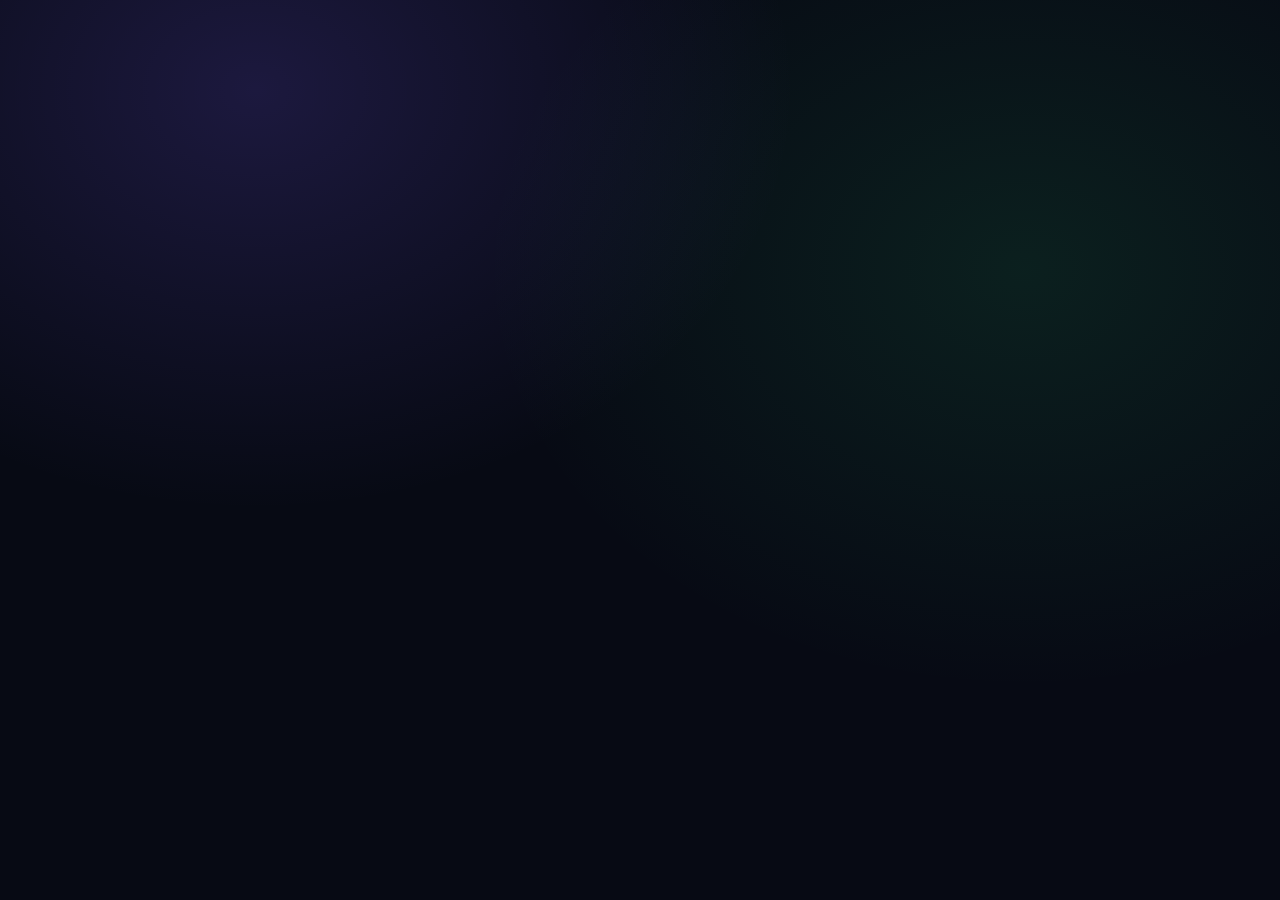
==== index.html @ c27a1b40 "Refactor CSS variables and layout for clarity" ====
<!doctype html>
<html lang="ru">
<head>
  <meta charset="UTF-8" />
  <meta name="viewport" content="width=device-width, initial-scale=1.0, viewport-fit=cover"/>
  <title>Словесные часы</title>
  <style>
    :root{
      --bg:#070A14;
      --text:#F3F6FF;
      --muted:rgba(243,246,255,.72);
      --border:rgba(255,255,255,.12);
      --shadow: 0 14px 36px rgba(0,0,0,.45);

      --topH: 64px;
      --bottomH: 92px;

      --pad: 12px;
      --gap: 12px;
      --r: 22px;
    }
    *{box-sizing:border-box}
    html,body{height:100%}
    html,body{overflow:hidden}
    body{
      margin:0;
      font-family: system-ui, -apple-system, Segoe UI, Roboto, Arial, sans-serif;
      background:
        radial-gradient(900px 700px at 20% 10%, rgba(124,92,255,.18), transparent 60%),
        radial-gradient(900px 700px at 80% 30%, rgba(47,224,123,.10), transparent 60%),
        var(--bg);
      color:var(--text);
      font-weight: 900;
      -webkit-tap-highlight-color: transparent;
      touch-action: manipulation;
    }

    .screen{
      position:fixed;
      inset:0;
      display:grid;
      grid-template-rows: var(--topH) 1fr var(--bottomH);
      padding:
        env(safe-area-inset-top)
        env(safe-area-inset-right)
        env(safe-area-inset-bottom)
        env(safe-area-inset-left);
    }

    .top{
      display:flex;
      align-items:center;
      justify-content:space-between;
      gap:10px;
      padding: 10px 12px;
      background: rgba(7,10,20,.72);
      backdrop-filter: blur(10px);
      border-bottom: 1px solid rgba(255,255,255,.06);
      min-width:0;
    }
    .topLeft{min-width:0; display:flex; flex-direction:column; gap:6px;}
    .title{font-size:14px; letter-spacing:.2px; white-space:nowrap; overflow:hidden; text-overflow:ellipsis;}
    .hint{font-size:12px; color:var(--muted); white-space:nowrap; overflow:hidden; text-overflow:ellipsis;}
    .pill{
      border:1px solid var(--border);
      background: rgba(255,255,255,.06);
      border-radius: 999px;
      padding: 8px 10px;
      font-size:12px;
      font-weight: 950;
      white-space:nowrap;
      box-shadow: 0 10px 22px rgba(0,0,0,.25);
      flex:0 0 auto;
    }

    .arena{
      padding: var(--pad);
      min-height:0;
      display:grid;
      place-items:stretch;
    }

    /* Базовое поле: 4x4, центр пустой; раскладка меняется через classes on .ring */
    .ring{
      width:100%;
      height:100%;
      display:grid;
      gap: var(--gap);
      grid-template-columns: 1.25fr 1fr 1fr 1.25fr;
      grid-template-rows: 1fr 1fr 1fr 1fr;
      min-height:0;
    }
    .centerEmpty{
      grid-column: 2 / 4;
      grid-row: 2 / 4;
      border-radius: 26px;
      border:1px dashed rgba(255,255,255,.10);
      background: rgba(255,255,255,.02);
    }

    /* СЛОТЫ (позиции будут переопределяться для n=2..8) */
    .slot{ display:none; min-height:0; }

    /* По умолчанию (n=8) — как на твоём идеальном скрине */
    .ring.n8 .slot-8{ grid-column: 1 / 3; grid-row: 1; }     /* top-left big */
    .ring.n8 .slot-2{ grid-column: 3 / 5; grid-row: 1; }     /* top-right big */

    .ring.n8 .slot-4{ grid-column: 1; grid-row: 2; }         /* left top vertical */
    .ring.n8 .slot-5{ grid-column: 1; grid-row: 3; }         /* left bottom vertical */

    .ring.n8 .slot-3{ grid-column: 4; grid-row: 2; }         /* right top vertical */
    .ring.n8 .slot-6{ grid-column: 4; grid-row: 3; }         /* right bottom vertical */

    .ring.n8 .slot-7{ grid-column: 1 / 3; grid-row: 4; }     /* bottom-left big */
    .ring.n8 .slot-1{ grid-column: 3 / 5; grid-row: 4; }     /* bottom-right big */

    /* n=7: убираем нижний левый большой (slot-7), остальные как n8 */
    .ring.n7 .slot-8{ grid-column: 1 / 3; grid-row: 1; }
    .ring.n7 .slot-2{ grid-column: 3 / 5; grid-row: 1; }
    .ring.n7 .slot-4{ grid-column: 1; grid-row: 2; }
    .ring.n7 .slot-5{ grid-column: 1; grid-row: 3; }
    .ring.n7 .slot-3{ grid-column: 4; grid-row: 2; }
    .ring.n7 .slot-6{ grid-column: 4; grid-row: 3; }
    .ring.n7 .slot-1{ grid-column: 3 / 5; grid-row: 4; }

    /* n=6: только низ справа (1), верх справа (2), справа два (3,6), слева два (4,5) */
    .ring.n6 .slot-2{ grid-column: 3 / 5; grid-row: 1; }
    .ring.n6 .slot-4{ grid-column: 1; grid-row: 2; }
    .ring.n6 .slot-5{ grid-column: 1; grid-row: 3; }
    .ring.n6 .slot-3{ grid-column: 4; grid-row: 2; }
    .ring.n6 .slot-6{ grid-column: 4; grid-row: 3; }
    .ring.n6 .slot-1{ grid-column: 3 / 5; grid-row: 4; }

    /* n=5: 1 низ справа, 2 верх справа, справа два (3,5), слева один (4) */
    .ring.n5 .slot-2{ grid-column: 3 / 5; grid-row: 1; }
    .ring.n5 .slot-4{ grid-column: 1; grid-row: 2 / 4; }  /* один большой вертикальный */
    .ring.n5 .slot-3{ grid-column: 4; grid-row: 2; }
    .ring.n5 .slot-5{ grid-column: 4; grid-row: 3; }
    .ring.n5 .slot-1{ grid-column: 3 / 5; grid-row: 4; }

    /* n=4: 1 низ (во всю ширину справа + центр), 2 верх (во всю ширину справа + центр),
            3 справа большой вертикальный, 4 слева большой вертикальный */
    .ring.n4 .slot-2{ grid-column: 2 / 5; grid-row: 1; }     /* top big */
    .ring.n4 .slot-4{ grid-column: 1; grid-row: 2 / 4; }     /* left big vertical */
    .ring.n4 .slot-3{ grid-column: 4; grid-row: 2 / 4; }     /* right big vertical */
    .ring.n4 .slot-1{ grid-column: 1 / 4; grid-row: 4; }     /* bottom big */

    /* n=3: как ты сказал/показал: 1 низ большой, 2 верх большой, 3 справа большой вертикальный */
    .ring.n3 .slot-2{ grid-column: 1 / 5; grid-row: 1; }     /* top big */
    .ring.n3 .slot-3{ grid-column: 4; grid-row: 2 / 4; }     /* right big vertical */
    .ring.n3 .slot-1{ grid-column: 1 / 4; grid-row: 4; }     /* bottom big */

    /* n=2: 1 низ большой, 2 верх большой */
    .ring.n2 .slot-2{ grid-column: 1 / 5; grid-row: 1 / 3; } /* top huge */
    .ring.n2 .slot-1{ grid-column: 1 / 5; grid-row: 3 / 5; } /* bottom huge */

    /* card */
    .player{
      width:100%;
      height:100%;
      border-radius: var(--r);
      border:1px solid rgba(255,255,255,.14);
      box-shadow: var(--shadow);
      overflow:hidden;
      cursor:pointer;
      user-select:none;
      position:relative;
      display:grid;
      place-items:center;
      min-height:0;
      transition: filter .12s ease, transform .12s ease, outline-color .12s ease, opacity .12s ease;
    }
    .player::before{
      content:"";
      position:absolute;
      inset:0;
      background:
        radial-gradient(180px 180px at 20% 15%, rgba(255,255,255,.26), transparent 60%),
        linear-gradient(180deg, rgba(255,255,255,.10), rgba(0,0,0,0));
      mix-blend-mode: overlay;
      opacity:.60;
      pointer-events:none;
    }
    .inner{
      position:relative;
      width:100%;
      height:100%;
      padding: 14px;
      display:flex;
      flex-direction:column;
      align-items:center;
      justify-content:center;
      gap:10px;
      text-align:center;
    }
    .name{
      font-size: clamp(12px, 2.2vw, 16px);
      font-weight: 950;
      text-transform: uppercase;
      letter-spacing:.25px;
      white-space:nowrap;
      overflow:hidden;
      text-overflow:ellipsis;
      max-width: 92%;
    }
    .time{
      font-variant-numeric: tabular-nums;
      font-size: clamp(32px, 7.8vw, 64px);
      font-weight: 950;
      letter-spacing:.8px;
      line-height:1;
      white-space:nowrap;
    }
    .sub{
      font-size: clamp(11px, 2.1vw, 14px);
      font-weight: 950;
      opacity:.92;
      white-space:nowrap;
      overflow:hidden;
      text-overflow:ellipsis;
      max-width: 92%;
    }

    .rot180 .inner{ transform: rotate(180deg); }
    .rot90  .inner{ transform: rotate(90deg); }
    .rot270 .inner{ transform: rotate(270deg); }

    .ring.hasActive .player{ filter: brightness(.62) saturate(.7); }
    .ring.hasActive .player::after{
      content:"";
      position:absolute;
      inset:0;
      background: rgba(0,0,0,.35);
      pointer-events:none;
    }
    .ring.hasActive .player.active{
      filter:none;
      outline: 6px solid rgba(255,255,255,.80);
      outline-offset: -6px;
      transform: translateY(-1px);
    }
    .ring.hasActive .player.active::after{ background: rgba(0,0,0,0); }

    .player.lost{
      opacity:.78;
      cursor:not-allowed;
      filter: grayscale(.2) brightness(.55);
    }
    .player.lost::after{ background: rgba(0,0,0,.45) !important; }

    .bottom{
      padding: 10px 12px 12px;
      border-top: 1px solid rgba(255,255,255,.06);
      background: rgba(5,7,16,.72);
      backdrop-filter: blur(10px);
    }
    .bottomInner{
      display:flex;
      align-items:center;
      justify-content:flex-start;
      gap:8px;
      flex-wrap:wrap;
    }
    .btn{
      appearance:none;
      border:1px solid rgba(255,255,255,.14);
      background: rgba(255,255,255,.08);
      color: var(--text);
      padding:11px 12px;
      border-radius: 14px;
      cursor:pointer;
      font-weight: 950;
      line-height:1;
      white-space:nowrap;
      min-width: 108px;
      text-align:center;
    }
    .btn:disabled{opacity:.55; cursor:not-allowed}
    .btn.primary{
      background: linear-gradient(180deg, rgba(124,92,255,1), rgba(124,92,255,.72));
      border-color: rgba(124,92,255,.55);
    }
    .btn.danger{
      background: rgba(255,92,122,.14);
      border-color: rgba(255,92,122,.40);
    }
    .btn.ghost{
      background: rgba(255,255,255,.06);
      min-width: 132px;
    }

    /* Settings sheet */
    .sheetOverlay{
      position:fixed;
      inset:0;
      background: rgba(0,0,0,.45);
      opacity:0;
      pointer-events:none;
      transition: opacity .18s ease;
      z-index: 30;
    }
    .sheetOverlay.open{ opacity:1; pointer-events:auto; }
    .sheet{
      position:fixed;
      left:0; right:0;
      bottom:0;
      transform: translateY(105%);
      transition: transform .22s ease;
      padding:
        10px
        max(10px, env(safe-area-inset-right))
        max(10px, env(safe-area-inset-bottom))
        max(10px, env(safe-area-inset-left));
      z-index: 31;
    }
    .sheet.open{ transform: translateY(0); }
    .sheetCard{
      border-radius: 20px;
      border:1px solid rgba(255,255,255,.12);
      background: rgba(10,14,28,.92);
      box-shadow: var(--shadow);
      backdrop-filter: blur(10px);
      max-height: 78svh;
      display:flex;
      flex-direction:column;
      overflow:hidden;
    }
    .sheetHead{
      display:flex;
      align-items:center;
      justify-content:space-between;
      gap:10px;
      padding: 10px 12px;
      border-bottom:1px solid rgba(255,255,255,.08);
      flex:0 0 auto;
    }
    .sheetTitle{ font-size:14px; font-weight: 950; letter-spacing:.2px; }
    .sheetClose{ min-width: 96px; }
    .sheetBody{
      padding: 12px;
      overflow:auto;
      -webkit-overflow-scrolling: touch;
    }
    .row{ display:flex; gap:10px; align-items:center; justify-content:space-between; flex-wrap:wrap; }
    .label{ font-size:12px; font-weight: 950; color: var(--muted); }
    select, input[type="range"], input[type="text"]{
      border-radius: 14px;
      border:1px solid rgba(255,255,255,.14);
      background: rgba(255,255,255,.06);
      color: var(--text);
      padding:10px 10px;
      font-weight: 950;
      outline:none;
    }
    .timePick{display:flex; gap:8px; align-items:center}
    .counter{display:flex; gap:+1}`;

        const inp = document.createElement("input");
        inp.type = "text";
        inp.placeholder = `Имя игрока ${i+1}`;
        inp.value = state.names[i] ?? `Игрок ${i+1}`;
        inp.addEventListener("input", () => {
          state.names[i] = inp.value.trim() || `Игрок ${i+1}`;
          const nameEl = document.getElementById(`name-${i}`);
          if (nameEl) nameEl.textContent = state.names[i];
        });

        row.appendChild(label);
        row.appendChild(inp);
        namesBox.appendChild(row);
      }
    }

    function makeCard(i){
      const c = COLORS[i % COLORS.length];
      const card = document.createElement("div");
      card.className = "player";
      card.dataset.i = String(i);
      card.style.background = `linear-gradient(180deg, ${c.bg1}, ${c.bg2})`;

      const inner = document.createElement("div");
      inner.className = "inner";

      const name = document.createElement("div");
      name.className = "name";
      name.id = `name-${i}`;
      name.textContent = state.names[i] ?? `Игрок ${i+1}`;

      const time = document.createElement("div");
      time.className = "time";
      time.id = `time-${i}`;
      time.textContent = msToText(state.times[i]);

      const sub = document.createElement("div");
      sub.className = "sub";
      sub.id = `sub-${i}`;
      sub.textContent = "Нажми";

      inner.appendChild(name);
      inner.appendChild(time);
      inner.appendChild(sub);
      card.appendChild(inner);

      card.addEventListener("click", () => onTap(i));
      return card;
    }

    // Поворот “к центру” по номеру (по часовой стрелке):
    // 1 (низ) normal
    // 2 (верх) rot180
    // 3 (право) rot270
    // 4 (лево) rot90
    // 5 (лево) rot90
    // 6 (право) rot270
    // 7 (низ) normal
    // 8 (верх) rot180
    function rotationForPlayer(p){
      if (p === 2 || p === 8) return "rot180";
      if (p === 3 || p === 6) return "rot270";
      if (p === 4 || p === 5) return "rot90";
      return "";
    }

    function clearSlots(){
      for (let p=1;p<=8;p++){
        const s = slots[p];
        s.style.display = "none";
        s.innerHTML = "";
      }
      ring.classList.remove("hasActive");
    }

    function applyLayoutClass(){
      ring.classList.remove("n2","n3","n4","n5","n6","n7","n8");
      ring.classList.add(`n${state.n}`);
    }

    function buildLayout(){
      clearSlots();
      applyLayoutClass();

      // показываем только 1..n и они идут по кругу по номерам
      for (let p=1; p<=state.n; p++){
        const i = p - 1;
        const slot = slots[p];
        const card = makeCard(i);
        const rot = rotationForPlayer(p);
        if (rot) card.classList.add(rot);
        slot.style.display = "block";
        slot.appendChild(card);
      }

      setActiveQuickN();
      renderAll();
    }

    function renderAll(){
      const cards = [...ring.querySelectorAll(".player")];
      const hasActive = state.running && !state.paused && state.active >= 0;
      ring.classList.toggle("hasActive", hasActive);

      cards.forEach(el => {
        const i = parseInt(el.dataset.i, 10);
        el.classList.toggle("active", hasActive && i === state.active);
        el.classList.toggle("lost", state.finished.has(i));
      });

      for (let i=0;i<state.n;i++){
        const tEl = document.getElementById(`time-${i}`);
        if (tEl) tEl.textContent = msToText(state.times[i]);

        const sEl = document.getElementById(`sub-${i}`);
        if (!sEl) continue;

        if (state.finished.has(i)) sEl.textContent = "Вышло";
        else if (!state.started) sEl.textContent = "После Старт";
        else if (!state.running) sEl.textContent = "Нажми → ход следующему";
        else if (state.paused) sEl.textContent = "Пауза";
        else sEl.textContent = (i === state.active) ? "Сейчас идёт" : "Нажми → ход следующему";
      }

      playersCount.textContent = String(state.n);
      playersRange.value = String(state.n);

      setStatusText();
      updateButtons();
      updateSettingsLock();
    }

    function onTap(i){
      if (!state.started) return;
      if (state.running && state.paused) return;
      if (state.finished.size >= state.n) return;
      if (state.finished.has(i)) return;

      const next = nextAliveAfter(i);

      if (!state.running){
        state.running = true;
        state.paused = false;
        state.lastTs = performance.now();
      }
      state.active = next;
      renderAll();
    }

    function start(){
      if (state.started) return;

      state.baseMs = getPickedMs();
      state.times = Array.from({length: state.n}, () => state.baseMs);
      state.finished = new Set();
      state.active = -1;

      state.started = true;
      state.running = false;
      state.paused = true;
      state.lastTs = 0;

      renderAll();
    }

    function pause(){
      if (!state.running) return;
      state.paused = true;
      renderAll();
    }

    function resume(){
      if (!state.running) return;
      state.paused = false;
      state.lastTs = performance.now();
      renderAll();
    }

    function resetAll(){
      state.baseMs = getPickedMs();
      state.times = Array.from({length: state.n}, () => state.baseMs);
      state.finished = new Set();
      state.active = -1;

      state.started = false;
      state.running = false;
      state.paused = true;
      state.lastTs = 0;

      buildNamesEditor();
      buildLayout();
      renderAll();
    }

    function setPlayersCount(n){
      if (state.started) return;
      state.n = Math.max(2, Math.min(8, n));
      state.baseMs = getPickedMs();
      state.times = Array.from({length: state.n}, () => state.baseMs);

      const newNames = [];
      for (let i=0;i<state.n;i++){
        newNames[i] = state.names[i] ?? `Игрок ${i+1}`;
      }
      state.names = newNames;

      buildNamesEditor();
      buildLayout();
    }

    function addPlayer(){ setPlayersCount(state.n + 1); }
    function removePlayer(){ setPlayersCount(state.n - 1); }

    function onTimeChange(){
      if (state.started) return;
      state.baseMs = getPickedMs();
      state.times = Array.from({length: state.n}, () => state.baseMs);
      buildLayout();
      renderAll();
    }

    function tick(ts){
      if (!state.running || state.paused || state.active < 0){
        state.lastTs = ts;
        requestAnimationFrame(tick);
        return;
      }

      const dt = ts - (state.lastTs || ts);
      state.lastTs = ts;

      if (!state.finished.has(state.active)){
        state.times[state.active] -= dt;

        if (state.times[state.active] <= 0){
          state.times[state.active] = 0;
          state.finished.add(state.active);

          if (state.finished.size < state.n){
            state.active = nextAliveAfter(state.active);
          }
          renderAll();
        } else {
          const tEl = document.getElementById(`time-${state.active}`);
          if (tEl) tEl.textContent = msToText(state.times[state.active]);
        }
      }

      requestAnimationFrame(tick);
    }

    function openSettings(){
      overlay.classList.add("open");
      sheet.classList.add("open");
      sheet.setAttribute("aria-hidden", "false");
      updateSettingsLock();
    }
    function closeSettings(){
      overlay.classList.remove("open");
      sheet.classList.remove("open");
      sheet.setAttribute("aria-hidden", "true");
    }

    // events
    startBtn.addEventListener("click", start);
    pauseBtn.addEventListener("click", pause);
    resumeBtn.addEventListener("click", resume);
    resetBtn.addEventListener("click", resetAll);

    settingsBtn.addEventListener("click", openSettings);
    closeSettingsBtn.addEventListener("click", closeSettings);
    overlay.addEventListener("click", closeSettings);

    mm.addEventListener("change", onTimeChange);
    ss.addEventListener("change", onTimeChange);

    plusBtn.addEventListener("click", addPlayer);
    minusBtn.addEventListener("click", removePlayer);
    playersRange.addEventListener("input", () => setPlayersCount(parseInt(playersRange.value, 10)));

    // init
    buildQuickN();
    setPicked(30_000);
    state.baseMs = getPickedMs();
    state.times = Array.from({length: state.n}, () => state.baseMs);
    state.names = Array.from({length: state.n}, (_, i) => `Игрок ${i+1}`);

    buildNamesEditor();
    buildLayout();
    renderAll();
    requestAnimationFrame(tick);
  </script>
</body>
</html>
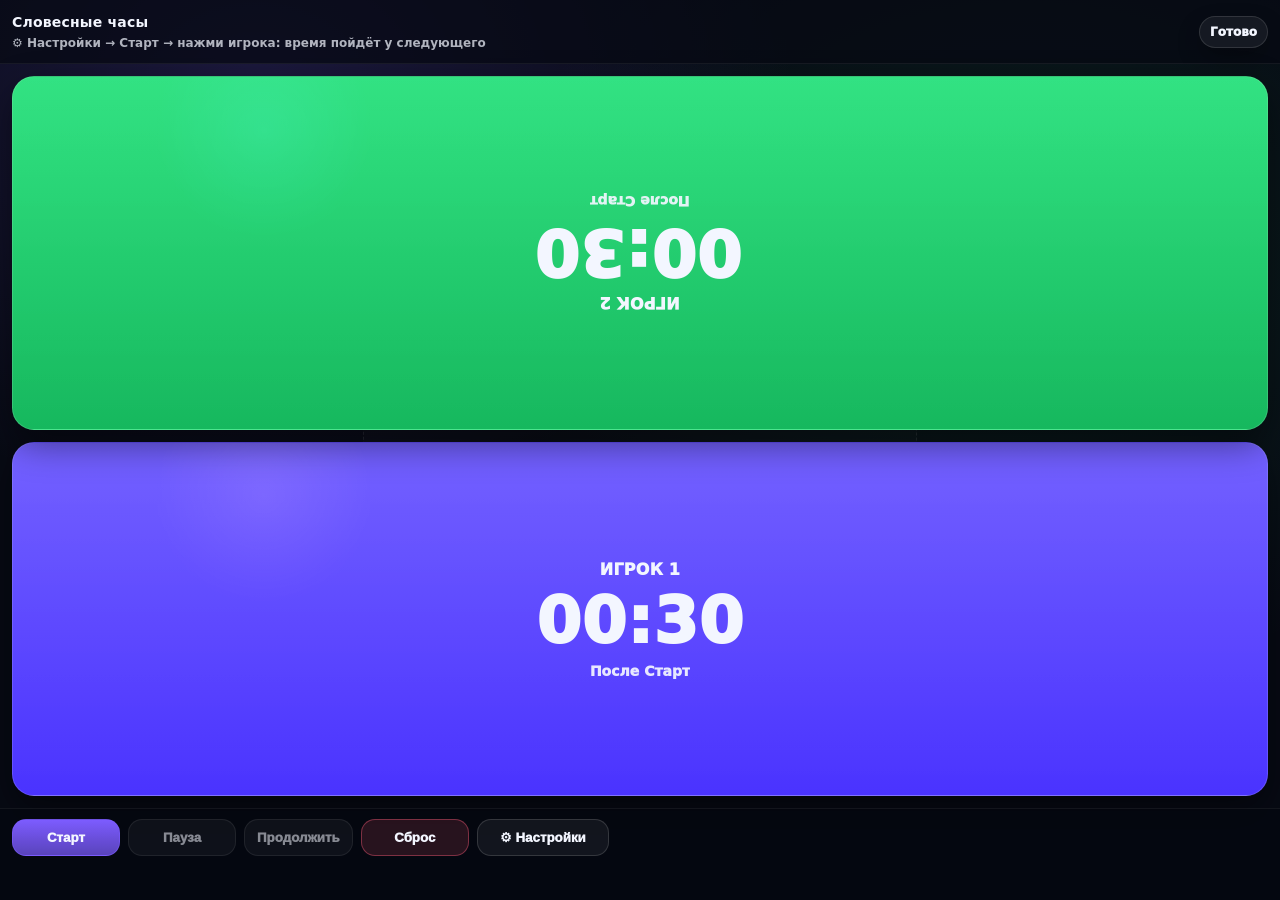
==== commit f1871be8: "Refactor layout comments in index.html Updated layout comments for clarity and consistency." ====
--- a/index.html
+++ b/index.html
@@ -98,23 +98,19 @@
       background: rgba(255,255,255,.02);
     }
 
-    /* СЛОТЫ (позиции будут переопределяться для n=2..8) */
     .slot{ display:none; min-height:0; }
 
-    /* По умолчанию (n=8) — как на твоём идеальном скрине */
-    .ring.n8 .slot-8{ grid-column: 1 / 3; grid-row: 1; }     /* top-left big */
-    .ring.n8 .slot-2{ grid-column: 3 / 5; grid-row: 1; }     /* top-right big */
-
-    .ring.n8 .slot-4{ grid-column: 1; grid-row: 2; }         /* left top vertical */
-    .ring.n8 .slot-5{ grid-column: 1; grid-row: 3; }         /* left bottom vertical */
-
-    .ring.n8 .slot-3{ grid-column: 4; grid-row: 2; }         /* right top vertical */
-    .ring.n8 .slot-6{ grid-column: 4; grid-row: 3; }         /* right bottom vertical */
-
-    .ring.n8 .slot-7{ grid-column: 1 / 3; grid-row: 4; }     /* bottom-left big */
-    .ring.n8 .slot-1{ grid-column: 3 / 5; grid-row: 4; }     /* bottom-right big */
-
-    /* n=7: убираем нижний левый большой (slot-7), остальные как n8 */
+    /* n=8 (идеальная раскладка) */
+    .ring.n8 .slot-8{ grid-column: 1 / 3; grid-row: 1; }
+    .ring.n8 .slot-2{ grid-column: 3 / 5; grid-row: 1; }
+    .ring.n8 .slot-4{ grid-column: 1; grid-row: 2; }
+    .ring.n8 .slot-5{ grid-column: 1; grid-row: 3; }
+    .ring.n8 .slot-3{ grid-column: 4; grid-row: 2; }
+    .ring.n8 .slot-6{ grid-column: 4; grid-row: 3; }
+    .ring.n8 .slot-7{ grid-column: 1 / 3; grid-row: 4; }
+    .ring.n8 .slot-1{ grid-column: 3 / 5; grid-row: 4; }
+
+    /* n=7 */
     .ring.n7 .slot-8{ grid-column: 1 / 3; grid-row: 1; }
     .ring.n7 .slot-2{ grid-column: 3 / 5; grid-row: 1; }
     .ring.n7 .slot-4{ grid-column: 1; grid-row: 2; }
@@ -123,7 +119,7 @@
     .ring.n7 .slot-6{ grid-column: 4; grid-row: 3; }
     .ring.n7 .slot-1{ grid-column: 3 / 5; grid-row: 4; }
 
-    /* n=6: только низ справа (1), верх справа (2), справа два (3,6), слева два (4,5) */
+    /* n=6 */
     .ring.n6 .slot-2{ grid-column: 3 / 5; grid-row: 1; }
     .ring.n6 .slot-4{ grid-column: 1; grid-row: 2; }
     .ring.n6 .slot-5{ grid-column: 1; grid-row: 3; }
@@ -131,28 +127,27 @@
     .ring.n6 .slot-6{ grid-column: 4; grid-row: 3; }
     .ring.n6 .slot-1{ grid-column: 3 / 5; grid-row: 4; }
 
-    /* n=5: 1 низ справа, 2 верх справа, справа два (3,5), слева один (4) */
+    /* n=5 */
     .ring.n5 .slot-2{ grid-column: 3 / 5; grid-row: 1; }
-    .ring.n5 .slot-4{ grid-column: 1; grid-row: 2 / 4; }  /* один большой вертикальный */
+    .ring.n5 .slot-4{ grid-column: 1; grid-row: 2 / 4; }
     .ring.n5 .slot-3{ grid-column: 4; grid-row: 2; }
     .ring.n5 .slot-5{ grid-column: 4; grid-row: 3; }
     .ring.n5 .slot-1{ grid-column: 3 / 5; grid-row: 4; }
 
-    /* n=4: 1 низ (во всю ширину справа + центр), 2 верх (во всю ширину справа + центр),
-            3 справа большой вертикальный, 4 слева большой вертикальный */
-    .ring.n4 .slot-2{ grid-column: 2 / 5; grid-row: 1; }     /* top big */
-    .ring.n4 .slot-4{ grid-column: 1; grid-row: 2 / 4; }     /* left big vertical */
-    .ring.n4 .slot-3{ grid-column: 4; grid-row: 2 / 4; }     /* right big vertical */
-    .ring.n4 .slot-1{ grid-column: 1 / 4; grid-row: 4; }     /* bottom big */
-
-    /* n=3: как ты сказал/показал: 1 низ большой, 2 верх большой, 3 справа большой вертикальный */
-    .ring.n3 .slot-2{ grid-column: 1 / 5; grid-row: 1; }     /* top big */
-    .ring.n3 .slot-3{ grid-column: 4; grid-row: 2 / 4; }     /* right big vertical */
-    .ring.n3 .slot-1{ grid-column: 1 / 4; grid-row: 4; }     /* bottom big */
-
-    /* n=2: 1 низ большой, 2 верх большой */
-    .ring.n2 .slot-2{ grid-column: 1 / 5; grid-row: 1 / 3; } /* top huge */
-    .ring.n2 .slot-1{ grid-column: 1 / 5; grid-row: 3 / 5; } /* bottom huge */
+    /* n=4 */
+    .ring.n4 .slot-2{ grid-column: 1 / 5; grid-row: 1; }
+    .ring.n4 .slot-4{ grid-column: 1; grid-row: 2 / 4; }
+    .ring.n4 .slot-3{ grid-column: 4; grid-row: 2 / 4; }
+    .ring.n4 .slot-1{ grid-column: 1 / 5; grid-row: 4; }
+
+    /* n=3 (как на фото): 1 низ большой, 2 верх большой, 3 справа вертикальный */
+    .ring.n3 .slot-2{ grid-column: 1 / 5; grid-row: 1; }
+    .ring.n3 .slot-3{ grid-column: 4; grid-row: 2 / 4; }
+    .ring.n3 .slot-1{ grid-column: 1 / 4; grid-row: 4; }
+
+    /* n=2: верх/низ */
+    .ring.n2 .slot-2{ grid-column: 1 / 5; grid-row: 1 / 3; }
+    .ring.n2 .slot-1{ grid-column: 1 / 5; grid-row: 3 / 5; }
 
     /* card */
     .player{
@@ -353,7 +348,285 @@
       outline:none;
     }
     .timePick{display:flex; gap:8px; align-items:center}
-    .counter{display:flex; gap:+1}`;
+    .counter{display:flex; gap:8px; align-items:center}
+    .miniBtn{ min-width: 44px; padding: 10px 0; }
+    .names{ display:grid; gap:10px; margin-top: 8px; }
+    .nameRow{
+      display:grid;
+      grid-template-columns: 1fr;
+      gap:6px;
+      padding: 10px;
+      border:1px solid rgba(255,255,255,.10);
+      border-radius: 16px;
+      background: rgba(255,255,255,.04);
+    }
+    .note{ color: var(--muted); font-size:12px; font-weight: 900; line-height:1.3; }
+
+    /* Быстрые кнопки выбора количества */
+    .quickN{ display:flex; gap:8px; flex-wrap:wrap; margin-top:10px; }
+    .chip{
+      border:1px solid rgba(255,255,255,.14);
+      background: rgba(255,255,255,.06);
+      color: var(--text);
+      padding:10px 12px;
+      border-radius: 999px;
+      font-weight: 950;
+      cursor:pointer;
+      min-width: 44px;
+      text-align:center;
+    }
+    .chip.active{
+      border-color: rgba(124,92,255,.60);
+      background: rgba(124,92,255,.22);
+    }
+  </style>
+</head>
+<body>
+  <div class="screen">
+    <div class="top">
+      <div class="topLeft">
+        <div class="title">Словесные часы</div>
+        <div class="hint" id="hintTop">⚙ Настройки → Старт → нажми игрока: время пойдёт у следующего</div>
+      </div>
+      <div class="pill" id="status">Готово</div>
+    </div>
+
+    <div class="arena">
+      <div class="ring n2" id="ring">
+        <div class="centerEmpty"></div>
+
+        <div class="slot slot-1" id="slot1"></div>
+        <div class="slot slot-2" id="slot2"></div>
+        <div class="slot slot-3" id="slot3"></div>
+        <div class="slot slot-4" id="slot4"></div>
+        <div class="slot slot-5" id="slot5"></div>
+        <div class="slot slot-6" id="slot6"></div>
+        <div class="slot slot-7" id="slot7"></div>
+        <div class="slot slot-8" id="slot8"></div>
+      </div>
+    </div>
+
+    <div class="bottom">
+      <div class="bottomInner">
+        <button class="btn primary" id="startBtn">Старт</button>
+        <button class="btn" id="pauseBtn" disabled>Пауза</button>
+        <button class="btn" id="resumeBtn" disabled>Продолжить</button>
+        <button class="btn danger" id="resetBtn">Сброс</button>
+        <button class="btn ghost" id="settingsBtn">⚙ Настройки</button>
+      </div>
+    </div>
+  </div>
+
+  <!-- Settings -->
+  <div class="sheetOverlay" id="overlay"></div>
+  <div class="sheet" id="sheet" aria-hidden="true">
+    <div class="sheetCard" role="dialog" aria-modal="true">
+      <div class="sheetHead">
+        <div class="sheetTitle">Настройки</div>
+        <button class="btn sheetClose" id="closeSettingsBtn">Закрыть</button>
+      </div>
+
+      <div class="sheetBody">
+        <div class="row">
+          <div class="label">Время на игрока</div>
+          <div class="timePick">
+            <select id="mm"></select>
+            <div class="label">:</div>
+            <select id="ss"></select>
+          </div>
+        </div>
+
+        <div class="row" style="margin-top:10px;">
+          <div class="label">Игроков (2..8)</div>
+          <div class="counter">
+            <button class="btn miniBtn" id="minusBtn">−</button>
+            <div class="pill"><b id="playersCount">2</b></div>
+            <button class="btn miniBtn" id="plusBtn">+</button>
+          </div>
+        </div>
+
+        <div class="row">
+          <input id="playersRange" type="range" min="2" max="8" step="1" value="2" style="width:100%"/>
+        </div>
+
+        <div class="label" style="margin-top:10px;">Быстрый выбор раскладки</div>
+        <div class="quickN" id="quickN"></div>
+
+        <div class="label" style="margin-top:10px;">Имена игроков</div>
+        <div class="names" id="namesBox"></div>
+
+        <div class="note" id="settingsNote" style="margin-top:10px;">
+          Настройки можно менять до нажатия «Старт». После старта — «Сброс», чтобы изменить.
+        </div>
+      </div>
+    </div>
+  </div>
+
+  <script>
+    const pad2 = (n) => String(n).padStart(2, "0");
+    const msToText = (ms) => {
+      ms = Math.max(0, ms);
+      const total = Math.ceil(ms / 1000);
+      const m = Math.floor(total / 60);
+      const s = total % 60;
+      return `${pad2(m)}:${pad2(s)}`;
+    };
+
+    const COLORS = [
+      { bg1:"#6D5CFF", bg2:"#4A33FF" }, // 1
+      { bg1:"#2FE07B", bg2:"#16B85E" }, // 2
+      { bg1:"#00C2FF", bg2:"#007CFF" }, // 3
+      { bg1:"#FFB020", bg2:"#FF7A00" }, // 4
+      { bg1:"#FF5C7A", bg2:"#E52B54" }, // 5
+      { bg1:"#A855F7", bg2:"#6D28D9" }, // 6
+      { bg1:"#22D3EE", bg2:"#0891B2" }, // 7
+      { bg1:"#FDE047", bg2:"#F59E0B" }, // 8
+    ];
+
+    const ring = document.getElementById("ring");
+    const hintTop = document.getElementById("hintTop");
+    const statusEl = document.getElementById("status");
+
+    const startBtn = document.getElementById("startBtn");
+    const pauseBtn = document.getElementById("pauseBtn");
+    const resumeBtn = document.getElementById("resumeBtn");
+    const resetBtn = document.getElementById("resetBtn");
+
+    const settingsBtn = document.getElementById("settingsBtn");
+    const closeSettingsBtn = document.getElementById("closeSettingsBtn");
+    const overlay = document.getElementById("overlay");
+    const sheet = document.getElementById("sheet");
+
+    const mm = document.getElementById("mm");
+    const ss = document.getElementById("ss");
+    const minusBtn = document.getElementById("minusBtn");
+    const plusBtn = document.getElementById("plusBtn");
+    const playersRange = document.getElementById("playersRange");
+    const playersCount = document.getElementById("playersCount");
+    const namesBox = document.getElementById("namesBox");
+    const settingsNote = document.getElementById("settingsNote");
+    const quickN = document.getElementById("quickN");
+
+    const slots = {
+      1: document.getElementById("slot1"),
+      2: document.getElementById("slot2"),
+      3: document.getElementById("slot3"),
+      4: document.getElementById("slot4"),
+      5: document.getElementById("slot5"),
+      6: document.getElementById("slot6"),
+      7: document.getElementById("slot7"),
+      8: document.getElementById("slot8"),
+    };
+
+    function fillSelect(select, max){
+      select.innerHTML = "";
+      for (let i=0;i<=max;i++){
+        const opt = document.createElement("option");
+        opt.value = i;
+        opt.textContent = pad2(i);
+        select.appendChild(opt);
+      }
+    }
+    fillSelect(mm, 59);
+    fillSelect(ss, 59);
+
+    const state = {
+      n: 2,
+      baseMs: 30_000,
+      times: [],
+      names: [],
+      active: -1,
+      started: false,
+      running: false,
+      paused: true,
+      lastTs: 0,
+      finished: new Set(),
+    };
+
+    function getPickedMs(){
+      const m = parseInt(mm.value, 10);
+      const s = parseInt(ss.value, 10);
+      let ms = (m*60 + s) * 1000;
+      if (ms <= 0) ms = 30_000;
+      return ms;
+    }
+    function setPicked(ms){
+      const total = Math.round(ms / 1000);
+      mm.value = String(Math.floor(total/60));
+      ss.value = String(total%60);
+    }
+
+    function nextAliveAfter(i){
+      for (let step=1; step<=state.n; step++){
+        const cand = (i + step) % state.n;
+        if (!state.finished.has(cand)) return cand;
+      }
+      return i;
+    }
+
+    function setStatusText(){
+      if (!state.started){
+        statusEl.textContent = "Готово";
+        hintTop.textContent = "⚙ Настройки → Старт → нажми игрока: время пойдёт у следующего";
+      } else if (!state.running){
+        statusEl.textContent = "Ожидание";
+        hintTop.textContent = "Нажми игрока X → пойдёт время у X+1 по кругу";
+      } else if (state.paused){
+        statusEl.textContent = "Пауза";
+        hintTop.textContent = "Пауза";
+      } else {
+        statusEl.textContent = "Идёт";
+        hintTop.textContent = "Нажми игрока → ход к следующему по кругу";
+      }
+    }
+
+    function updateButtons(){
+      startBtn.disabled = state.started;
+      pauseBtn.disabled = !state.running || state.paused;
+      resumeBtn.disabled = !state.running || !state.paused;
+    }
+
+    function updateSettingsLock(){
+      const locked = state.started;
+      mm.disabled = locked;
+      ss.disabled = locked;
+      minusBtn.disabled = locked;
+      plusBtn.disabled = locked;
+      playersRange.disabled = locked;
+      [...namesBox.querySelectorAll("input")].forEach(inp => inp.disabled = locked);
+
+      settingsNote.textContent = locked
+        ? "Настройки заблокированы (раунд начат). Нажми «Сброс», чтобы снова менять."
+        : "Можно менять время/игроков/имена/раскладку. Нажми «Старт», затем нажми игрока.";
+    }
+
+    function buildQuickN(){
+      quickN.innerHTML = "";
+      for (let n=2;n<=8;n++){
+        const b = document.createElement("button");
+        b.type = "button";
+        b.className = "chip";
+        b.textContent = String(n);
+        b.addEventListener("click", () => setPlayersCount(n));
+        quickN.appendChild(b);
+      }
+      setActiveQuickN();
+    }
+    function setActiveQuickN(){
+      [...quickN.querySelectorAll(".chip")].forEach(ch => {
+        ch.classList.toggle("active", ch.textContent === String(state.n));
+      });
+    }
+
+    function buildNamesEditor(){
+      namesBox.innerHTML = "";
+      for (let i=0;i<state.n;i++){
+        const row = document.createElement("div");
+        row.className = "nameRow";
+
+        const label = document.createElement("div");
+        label.className = "label";
+        label.textContent = `Игрок ${i+1}`;
 
         const inp = document.createElement("input");
         inp.type = "text";
@@ -406,14 +679,7 @@
     }
 
     // Поворот “к центру” по номеру (по часовой стрелке):
-    // 1 (низ) normal
-    // 2 (верх) rot180
-    // 3 (право) rot270
-    // 4 (лево) rot90
-    // 5 (лево) rot90
-    // 6 (право) rot270
-    // 7 (низ) normal
-    // 8 (верх) rot180
+    // 1 низ normal, 2 верх rot180, 3 право rot270, 4/5 лево rot90, 6 право rot270, 7 низ normal, 8 верх rot180
     function rotationForPlayer(p){
       if (p === 2 || p === 8) return "rot180";
       if (p === 3 || p === 6) return "rot270";
@@ -439,7 +705,6 @@
       clearSlots();
       applyLayoutClass();
 
-      // показываем только 1..n и они идут по кругу по номерам
       for (let p=1; p<=state.n; p++){
         const i = p - 1;
         const slot = slots[p];
@@ -487,6 +752,7 @@
       updateSettingsLock();
     }
 
+    // нажал игрока i -> запускаем/передаём ход следующему по кругу (по часовой)
     function onTap(i){
       if (!state.started) return;
       if (state.running && state.paused) return;
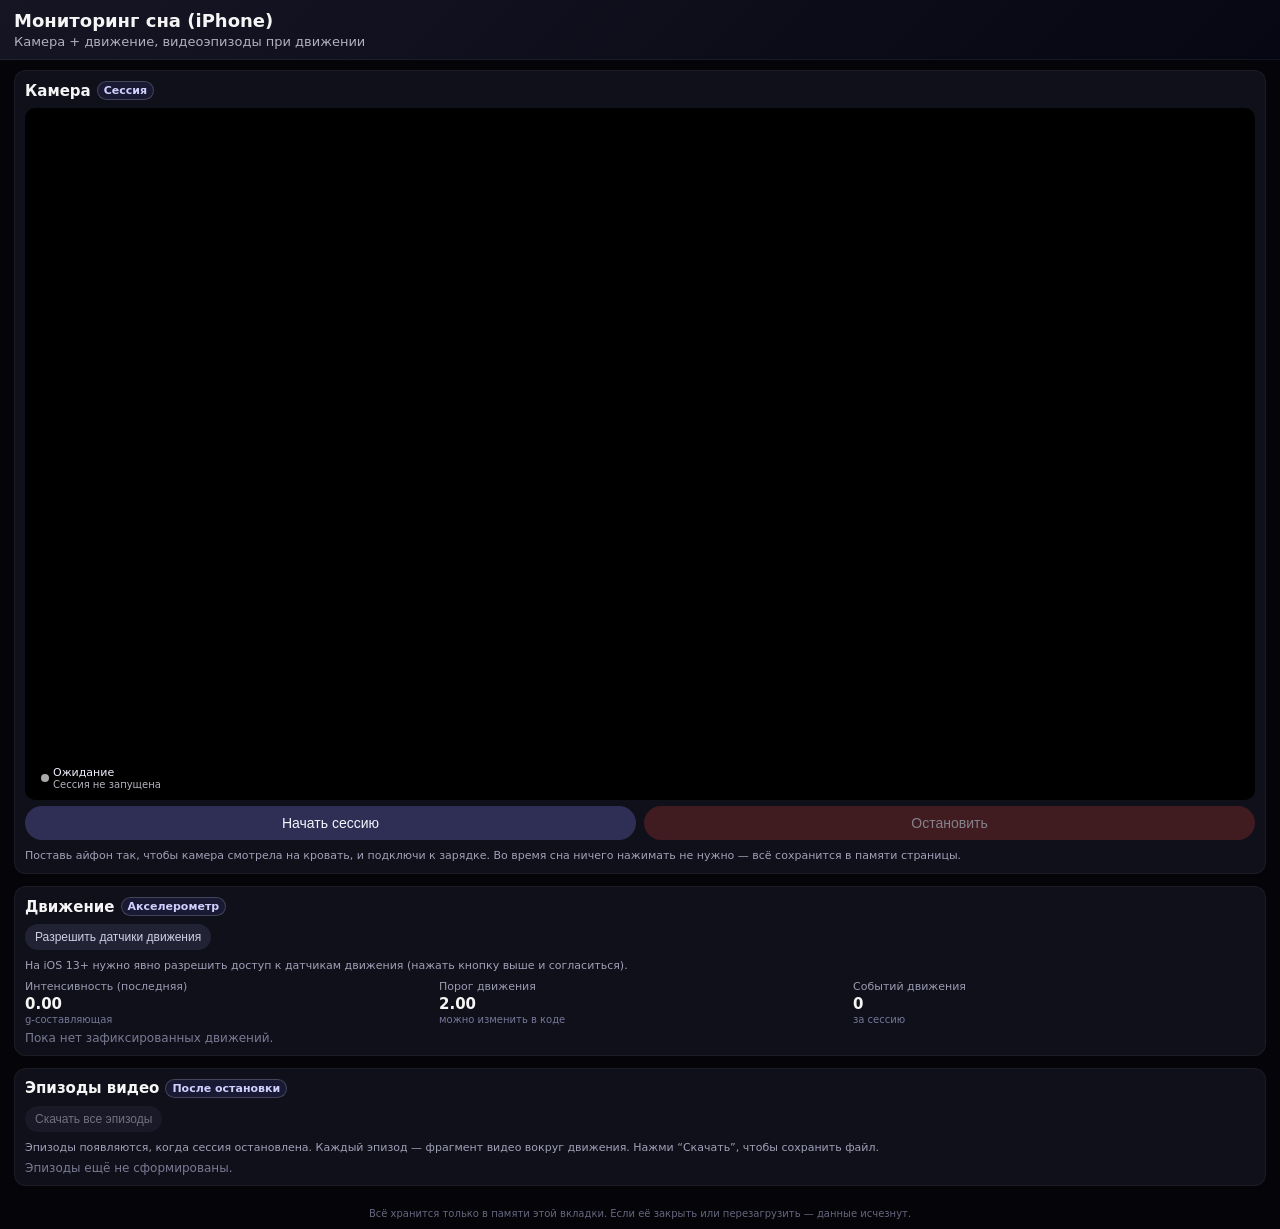
==== commit 3bc1788a: "Update index.html" ====
--- a/index.html
+++ b/index.html
@@ -1,917 +1,803 @@
-<!doctype html>
+<!DOCTYPE html>
 <html lang="ru">
 <head>
   <meta charset="UTF-8" />
-  <meta name="viewport" content="width=device-width, initial-scale=1.0, viewport-fit=cover"/>
-  <title>Словесные часы</title>
+  <title>Мониторинг сна: движение + эпизоды видео (iPhone)</title>
+  <meta name="viewport" content="width=device-width, initial-scale=1.0, viewport-fit=cover" />
   <style>
-    :root{
-      --bg:#070A14;
-      --text:#F3F6FF;
-      --muted:rgba(243,246,255,.72);
-      --border:rgba(255,255,255,.12);
-      --shadow: 0 14px 36px rgba(0,0,0,.45);
-
-      --topH: 64px;
-      --bottomH: 92px;
-
-      --pad: 12px;
-      --gap: 12px;
-      --r: 22px;
-    }
-    *{box-sizing:border-box}
-    html,body{height:100%}
-    html,body{overflow:hidden}
-    body{
-      margin:0;
-      font-family: system-ui, -apple-system, Segoe UI, Roboto, Arial, sans-serif;
-      background:
-        radial-gradient(900px 700px at 20% 10%, rgba(124,92,255,.18), transparent 60%),
-        radial-gradient(900px 700px at 80% 30%, rgba(47,224,123,.10), transparent 60%),
-        var(--bg);
-      color:var(--text);
-      font-weight: 900;
-      -webkit-tap-highlight-color: transparent;
-      touch-action: manipulation;
-    }
-
-    .screen{
-      position:fixed;
-      inset:0;
-      display:grid;
-      grid-template-rows: var(--topH) 1fr var(--bottomH);
-      padding:
-        env(safe-area-inset-top)
-        env(safe-area-inset-right)
-        env(safe-area-inset-bottom)
-        env(safe-area-inset-left);
-    }
-
-    .top{
-      display:flex;
-      align-items:center;
-      justify-content:space-between;
-      gap:10px;
-      padding: 10px 12px;
-      background: rgba(7,10,20,.72);
-      backdrop-filter: blur(10px);
-      border-bottom: 1px solid rgba(255,255,255,.06);
-      min-width:0;
-    }
-    .topLeft{min-width:0; display:flex; flex-direction:column; gap:6px;}
-    .title{font-size:14px; letter-spacing:.2px; white-space:nowrap; overflow:hidden; text-overflow:ellipsis;}
-    .hint{font-size:12px; color:var(--muted); white-space:nowrap; overflow:hidden; text-overflow:ellipsis;}
-    .pill{
-      border:1px solid var(--border);
-      background: rgba(255,255,255,.06);
+    :root { color-scheme: dark; }
+    * { box-sizing: border-box; }
+    body {
+      margin: 0;
+      font-family: system-ui, -apple-system, BlinkMacSystemFont, "Segoe UI", sans-serif;
+      background: #050509;
+      color: #f5f5f5;
+      display: flex;
+      flex-direction: column;
+      min-height: 100vh;
+    }
+    header {
+      padding: 10px 14px;
+      background: linear-gradient(135deg, #151524, #070713);
+      border-bottom: 1px solid rgba(255,255,255,0.05);
+      position: sticky;
+      top: 0;
+      z-index: 10;
+    }
+    header h1 {
+      margin: 0;
+      font-size: 18px;
+      font-weight: 600;
+    }
+    header p {
+      margin: 3px 0 0;
+      font-size: 13px;
+      color: #b0b0c0;
+    }
+    main {
+      padding: 10px 14px 16px;
+      flex: 1;
+      display: flex;
+      flex-direction: column;
+      gap: 12px;
+    }
+    section {
+      background: #10101a;
+      border-radius: 12px;
+      padding: 10px;
+      border: 1px solid rgba(255,255,255,0.05);
+    }
+    section h2 {
+      margin: 0 0 8px;
+      font-size: 15px;
+      font-weight: 600;
+      display: flex;
+      align-items: center;
+      gap: 6px;
+    }
+    section h2 span.label {
+      font-size: 11px;
+      padding: 2px 6px;
       border-radius: 999px;
-      padding: 8px 10px;
-      font-size:12px;
-      font-weight: 950;
-      white-space:nowrap;
-      box-shadow: 0 10px 22px rgba(0,0,0,.25);
-      flex:0 0 auto;
-    }
-
-    .arena{
-      padding: var(--pad);
-      min-height:0;
-      display:grid;
-      place-items:stretch;
-    }
-
-    /* Базовое поле: 4x4, центр пустой; раскладка меняется через classes on .ring */
-    .ring{
-      width:100%;
-      height:100%;
-      display:grid;
-      gap: var(--gap);
-      grid-template-columns: 1.25fr 1fr 1fr 1.25fr;
-      grid-template-rows: 1fr 1fr 1fr 1fr;
-      min-height:0;
-    }
-    .centerEmpty{
-      grid-column: 2 / 4;
-      grid-row: 2 / 4;
-      border-radius: 26px;
-      border:1px dashed rgba(255,255,255,.10);
-      background: rgba(255,255,255,.02);
-    }
-
-    .slot{ display:none; min-height:0; }
-
-    /* n=8 (идеальная раскладка) */
-    .ring.n8 .slot-8{ grid-column: 1 / 3; grid-row: 1; }
-    .ring.n8 .slot-2{ grid-column: 3 / 5; grid-row: 1; }
-    .ring.n8 .slot-4{ grid-column: 1; grid-row: 2; }
-    .ring.n8 .slot-5{ grid-column: 1; grid-row: 3; }
-    .ring.n8 .slot-3{ grid-column: 4; grid-row: 2; }
-    .ring.n8 .slot-6{ grid-column: 4; grid-row: 3; }
-    .ring.n8 .slot-7{ grid-column: 1 / 3; grid-row: 4; }
-    .ring.n8 .slot-1{ grid-column: 3 / 5; grid-row: 4; }
-
-    /* n=7 */
-    .ring.n7 .slot-8{ grid-column: 1 / 3; grid-row: 1; }
-    .ring.n7 .slot-2{ grid-column: 3 / 5; grid-row: 1; }
-    .ring.n7 .slot-4{ grid-column: 1; grid-row: 2; }
-    .ring.n7 .slot-5{ grid-column: 1; grid-row: 3; }
-    .ring.n7 .slot-3{ grid-column: 4; grid-row: 2; }
-    .ring.n7 .slot-6{ grid-column: 4; grid-row: 3; }
-    .ring.n7 .slot-1{ grid-column: 3 / 5; grid-row: 4; }
-
-    /* n=6 */
-    .ring.n6 .slot-2{ grid-column: 3 / 5; grid-row: 1; }
-    .ring.n6 .slot-4{ grid-column: 1; grid-row: 2; }
-    .ring.n6 .slot-5{ grid-column: 1; grid-row: 3; }
-    .ring.n6 .slot-3{ grid-column: 4; grid-row: 2; }
-    .ring.n6 .slot-6{ grid-column: 4; grid-row: 3; }
-    .ring.n6 .slot-1{ grid-column: 3 / 5; grid-row: 4; }
-
-    /* n=5 */
-    .ring.n5 .slot-2{ grid-column: 3 / 5; grid-row: 1; }
-    .ring.n5 .slot-4{ grid-column: 1; grid-row: 2 / 4; }
-    .ring.n5 .slot-3{ grid-column: 4; grid-row: 2; }
-    .ring.n5 .slot-5{ grid-column: 4; grid-row: 3; }
-    .ring.n5 .slot-1{ grid-column: 3 / 5; grid-row: 4; }
-
-    /* n=4 */
-    .ring.n4 .slot-2{ grid-column: 1 / 5; grid-row: 1; }
-    .ring.n4 .slot-4{ grid-column: 1; grid-row: 2 / 4; }
-    .ring.n4 .slot-3{ grid-column: 4; grid-row: 2 / 4; }
-    .ring.n4 .slot-1{ grid-column: 1 / 5; grid-row: 4; }
-
-    /* n=3 (как на фото): 1 низ большой, 2 верх большой, 3 справа вертикальный */
-    .ring.n3 .slot-2{ grid-column: 1 / 5; grid-row: 1; }
-    .ring.n3 .slot-3{ grid-column: 4; grid-row: 2 / 4; }
-    .ring.n3 .slot-1{ grid-column: 1 / 4; grid-row: 4; }
-
-    /* n=2: верх/низ */
-    .ring.n2 .slot-2{ grid-column: 1 / 5; grid-row: 1 / 3; }
-    .ring.n2 .slot-1{ grid-column: 1 / 5; grid-row: 3 / 5; }
-
-    /* card */
-    .player{
-      width:100%;
-      height:100%;
-      border-radius: var(--r);
-      border:1px solid rgba(255,255,255,.14);
-      box-shadow: var(--shadow);
-      overflow:hidden;
-      cursor:pointer;
-      user-select:none;
-      position:relative;
-      display:grid;
-      place-items:center;
-      min-height:0;
-      transition: filter .12s ease, transform .12s ease, outline-color .12s ease, opacity .12s ease;
-    }
-    .player::before{
-      content:"";
-      position:absolute;
-      inset:0;
-      background:
-        radial-gradient(180px 180px at 20% 15%, rgba(255,255,255,.26), transparent 60%),
-        linear-gradient(180deg, rgba(255,255,255,.10), rgba(0,0,0,0));
-      mix-blend-mode: overlay;
-      opacity:.60;
-      pointer-events:none;
-    }
-    .inner{
-      position:relative;
-      width:100%;
-      height:100%;
-      padding: 14px;
-      display:flex;
-      flex-direction:column;
-      align-items:center;
-      justify-content:center;
-      gap:10px;
-      text-align:center;
-    }
-    .name{
-      font-size: clamp(12px, 2.2vw, 16px);
-      font-weight: 950;
-      text-transform: uppercase;
-      letter-spacing:.25px;
-      white-space:nowrap;
-      overflow:hidden;
-      text-overflow:ellipsis;
-      max-width: 92%;
-    }
-    .time{
+      border: 1px solid rgba(255,255,255,0.18);
+      color: #d0d0ff;
+      background: rgba(80,80,200,0.15);
+    }
+    .video-container {
+      position: relative;
+      border-radius: 10px;
+      overflow: hidden;
+      background: #000;
+      aspect-ratio: 16 / 9;
+    }
+    video {
+      width: 100%;
+      height: 100%;
+      object-fit: cover;
+      background: #000;
+    }
+    .overlay-status {
+      position: absolute;
+      left: 8px;
+      bottom: 8px;
+      padding: 2px 8px;
+      border-radius: 999px;
+      font-size: 11px;
+      display: inline-flex;
+      align-items: center;
+      gap: 4px;
+      background: rgba(0,0,0,0.55);
+      backdrop-filter: blur(8px);
+      color: #f0f0ff;
+    }
+    .dot {
+      width: 8px;
+      height: 8px;
+      border-radius: 50%;
+      background: #aaa;
+    }
+    .dot.active {
+      background: #ff4f4f;
+      box-shadow: 0 0 8px #ff4f4f;
+    }
+    .status-text { font-weight: 500; }
+    .status-sub { font-size: 10px; opacity: 0.75; }
+
+    .controls {
+      display: flex;
+      flex-direction: column;
+      gap: 8px;
+      margin-top: 6px;
+    }
+    .btn-row {
+      display: flex;
+      gap: 8px;
+      flex-wrap: wrap;
+    }
+    button {
+      appearance: none;
+      border: none;
+      border-radius: 999px;
+      padding: 9px 14px;
+      font-size: 14px;
+      font-weight: 500;
+      cursor: pointer;
+      background: #2f2f55;
+      color: #f5f5ff;
+      display: inline-flex;
+      align-items: center;
+      justify-content: center;
+      gap: 6px;
+      flex: 1;
+    }
+    button.secondary {
+      background: #222235;
+      color: #d0d0e5;
+    }
+    button.danger {
+      background: #702626;
+    }
+    button:disabled {
+      opacity: 0.5;
+      cursor: default;
+    }
+    button.small {
+      padding: 6px 10px;
+      font-size: 12px;
+      flex: 0 0 auto;
+    }
+    .hint {
+      font-size: 11px;
+      color: #a0a0b8;
+      line-height: 1.4;
+    }
+    .metrics {
+      display: flex;
+      gap: 12px;
+      flex-wrap: wrap;
+      margin-top: 6px;
+    }
+    .metric-item {
+      flex: 1;
+      min-width: 80px;
+    }
+    .metric-label {
+      font-size: 11px;
+      color: #9a9ab2;
+    }
+    .metric-value {
+      font-size: 15px;
+      font-weight: 600;
+      margin-top: 2px;
+    }
+    .metric-sub {
+      font-size: 10px;
+      color: #77779a;
+      margin-top: 1px;
+    }
+    .error { color: #ff8888; font-size: 11px; margin-top: 4px; }
+    .ok { color: #88ffb0; font-size: 11px; margin-top: 4px; }
+
+    .events-list {
+      max-height: 140px;
+      overflow-y: auto;
+      margin-top: 6px;
+      padding-right: 4px;
+    }
+    .event-item {
+      font-size: 12px;
+      padding: 4px 6px;
+      border-radius: 6px;
+      border: 1px solid rgba(255,255,255,0.08);
+      margin-bottom: 4px;
+      display: flex;
+      align-items: center;
+      justify-content: space-between;
+      gap: 8px;
+      background: rgba(30,30,70,0.35);
+    }
+    .event-label {
+      font-size: 11px;
+      color: #a0a0cc;
+    }
+    .event-time {
+      font-size: 11px;
+      color: #e0e0ff;
       font-variant-numeric: tabular-nums;
-      font-size: clamp(32px, 7.8vw, 64px);
-      font-weight: 950;
-      letter-spacing:.8px;
-      line-height:1;
-      white-space:nowrap;
-    }
-    .sub{
-      font-size: clamp(11px, 2.1vw, 14px);
-      font-weight: 950;
-      opacity:.92;
-      white-space:nowrap;
-      overflow:hidden;
-      text-overflow:ellipsis;
-      max-width: 92%;
-    }
-
-    .rot180 .inner{ transform: rotate(180deg); }
-    .rot90  .inner{ transform: rotate(90deg); }
-    .rot270 .inner{ transform: rotate(270deg); }
-
-    .ring.hasActive .player{ filter: brightness(.62) saturate(.7); }
-    .ring.hasActive .player::after{
-      content:"";
-      position:absolute;
-      inset:0;
-      background: rgba(0,0,0,.35);
-      pointer-events:none;
-    }
-    .ring.hasActive .player.active{
-      filter:none;
-      outline: 6px solid rgba(255,255,255,.80);
-      outline-offset: -6px;
-      transform: translateY(-1px);
-    }
-    .ring.hasActive .player.active::after{ background: rgba(0,0,0,0); }
-
-    .player.lost{
-      opacity:.78;
-      cursor:not-allowed;
-      filter: grayscale(.2) brightness(.55);
-    }
-    .player.lost::after{ background: rgba(0,0,0,.45) !important; }
-
-    .bottom{
-      padding: 10px 12px 12px;
-      border-top: 1px solid rgba(255,255,255,.06);
-      background: rgba(5,7,16,.72);
-      backdrop-filter: blur(10px);
-    }
-    .bottomInner{
-      display:flex;
-      align-items:center;
-      justify-content:flex-start;
-      gap:8px;
-      flex-wrap:wrap;
-    }
-    .btn{
-      appearance:none;
-      border:1px solid rgba(255,255,255,.14);
-      background: rgba(255,255,255,.08);
-      color: var(--text);
-      padding:11px 12px;
-      border-radius: 14px;
-      cursor:pointer;
-      font-weight: 950;
-      line-height:1;
-      white-space:nowrap;
-      min-width: 108px;
-      text-align:center;
-    }
-    .btn:disabled{opacity:.55; cursor:not-allowed}
-    .btn.primary{
-      background: linear-gradient(180deg, rgba(124,92,255,1), rgba(124,92,255,.72));
-      border-color: rgba(124,92,255,.55);
-    }
-    .btn.danger{
-      background: rgba(255,92,122,.14);
-      border-color: rgba(255,92,122,.40);
-    }
-    .btn.ghost{
-      background: rgba(255,255,255,.06);
-      min-width: 132px;
-    }
-
-    /* Settings sheet */
-    .sheetOverlay{
-      position:fixed;
-      inset:0;
-      background: rgba(0,0,0,.45);
-      opacity:0;
-      pointer-events:none;
-      transition: opacity .18s ease;
-      z-index: 30;
-    }
-    .sheetOverlay.open{ opacity:1; pointer-events:auto; }
-    .sheet{
-      position:fixed;
-      left:0; right:0;
-      bottom:0;
-      transform: translateY(105%);
-      transition: transform .22s ease;
-      padding:
-        10px
-        max(10px, env(safe-area-inset-right))
-        max(10px, env(safe-area-inset-bottom))
-        max(10px, env(safe-area-inset-left));
-      z-index: 31;
-    }
-    .sheet.open{ transform: translateY(0); }
-    .sheetCard{
-      border-radius: 20px;
-      border:1px solid rgba(255,255,255,.12);
-      background: rgba(10,14,28,.92);
-      box-shadow: var(--shadow);
-      backdrop-filter: blur(10px);
-      max-height: 78svh;
-      display:flex;
-      flex-direction:column;
-      overflow:hidden;
-    }
-    .sheetHead{
-      display:flex;
-      align-items:center;
-      justify-content:space-between;
-      gap:10px;
-      padding: 10px 12px;
-      border-bottom:1px solid rgba(255,255,255,.08);
-      flex:0 0 auto;
-    }
-    .sheetTitle{ font-size:14px; font-weight: 950; letter-spacing:.2px; }
-    .sheetClose{ min-width: 96px; }
-    .sheetBody{
-      padding: 12px;
-      overflow:auto;
-      -webkit-overflow-scrolling: touch;
-    }
-    .row{ display:flex; gap:10px; align-items:center; justify-content:space-between; flex-wrap:wrap; }
-    .label{ font-size:12px; font-weight: 950; color: var(--muted); }
-    select, input[type="range"], input[type="text"]{
-      border-radius: 14px;
-      border:1px solid rgba(255,255,255,.14);
-      background: rgba(255,255,255,.06);
-      color: var(--text);
-      padding:10px 10px;
-      font-weight: 950;
-      outline:none;
-    }
-    .timePick{display:flex; gap:8px; align-items:center}
-    .counter{display:flex; gap:8px; align-items:center}
-    .miniBtn{ min-width: 44px; padding: 10px 0; }
-    .names{ display:grid; gap:10px; margin-top: 8px; }
-    .nameRow{
-      display:grid;
-      grid-template-columns: 1fr;
-      gap:6px;
-      padding: 10px;
-      border:1px solid rgba(255,255,255,.10);
-      border-radius: 16px;
-      background: rgba(255,255,255,.04);
-    }
-    .note{ color: var(--muted); font-size:12px; font-weight: 900; line-height:1.3; }
-
-    /* Быстрые кнопки выбора количества */
-    .quickN{ display:flex; gap:8px; flex-wrap:wrap; margin-top:10px; }
-    .chip{
-      border:1px solid rgba(255,255,255,.14);
-      background: rgba(255,255,255,.06);
-      color: var(--text);
-      padding:10px 12px;
-      border-radius: 999px;
-      font-weight: 950;
-      cursor:pointer;
-      min-width: 44px;
-      text-align:center;
-    }
-    .chip.active{
-      border-color: rgba(124,92,255,.60);
-      background: rgba(124,92,255,.22);
+    }
+    .no-events {
+      font-size: 12px;
+      color: #7a7a95;
+    }
+
+    .episodes-list {
+      max-height: 220px;
+      overflow-y: auto;
+      margin-top: 6px;
+      padding-right: 4px;
+    }
+    .episode-item {
+      font-size: 12px;
+      padding: 4px 6px;
+      border-radius: 6px;
+      border: 1px solid rgba(255,255,255,0.08);
+      margin-bottom: 4px;
+      background: rgba(20,60,40,0.4);
+      display: flex;
+      flex-direction: column;
+      gap: 4px;
+    }
+    .episode-row {
+      display: flex;
+      justify-content: space-between;
+      align-items: center;
+      gap: 8px;
+      flex-wrap: wrap;
+    }
+    .episode-title { font-size: 12px; font-weight: 500; }
+    .episode-time { font-size: 11px; color: #d0ffd0; }
+    .episode-length { font-size: 11px; color: #9ad09a; }
+
+    footer {
+      padding: 6px 14px 10px;
+      font-size: 10px;
+      color: #666680;
+      text-align: center;
     }
   </style>
 </head>
 <body>
-  <div class="screen">
-    <div class="top">
-      <div class="topLeft">
-        <div class="title">Словесные часы</div>
-        <div class="hint" id="hintTop">⚙ Настройки → Старт → нажми игрока: время пойдёт у следующего</div>
+  <header>
+    <h1>Мониторинг сна (iPhone)</h1>
+    <p>Камера + движение, видеоэпизоды при движении</p>
+  </header>
+
+  <main>
+    <!-- Камера и сессия -->
+    <section>
+      <h2>Камера <span class="label">Сессия</span></h2>
+      <div class="video-container">
+        <video id="sleepVideo" playsinline muted></video>
+        <div class="overlay-status">
+          <span class="dot" id="recDot"></span>
+          <div>
+            <div class="status-text" id="videoStatus">Ожидание</div>
+            <div class="status-sub" id="sessionStatus">Сессия не запущена</div>
+          </div>
+        </div>
       </div>
-      <div class="pill" id="status">Готово</div>
-    </div>
-
-    <div class="arena">
-      <div class="ring n2" id="ring">
-        <div class="centerEmpty"></div>
-
-        <div class="slot slot-1" id="slot1"></div>
-        <div class="slot slot-2" id="slot2"></div>
-        <div class="slot slot-3" id="slot3"></div>
-        <div class="slot slot-4" id="slot4"></div>
-        <div class="slot slot-5" id="slot5"></div>
-        <div class="slot slot-6" id="slot6"></div>
-        <div class="slot slot-7" id="slot7"></div>
-        <div class="slot slot-8" id="slot8"></div>
+      <div class="controls">
+        <div class="btn-row">
+          <button id="startSessionBtn">Начать сессию</button>
+          <button id="stopSessionBtn" class="danger" disabled>Остановить</button>
+        </div>
+        <div class="hint">
+          Поставь айфон так, чтобы камера смотрела на кровать, и подключи к зарядке.  
+          Во время сна ничего нажимать не нужно — всё сохранится в памяти страницы.
+        </div>
+        <div id="videoError" class="error" style="display:none;"></div>
       </div>
-    </div>
-
-    <div class="bottom">
-      <div class="bottomInner">
-        <button class="btn primary" id="startBtn">Старт</button>
-        <button class="btn" id="pauseBtn" disabled>Пауза</button>
-        <button class="btn" id="resumeBtn" disabled>Продолжить</button>
-        <button class="btn danger" id="resetBtn">Сброс</button>
-        <button class="btn ghost" id="settingsBtn">⚙ Настройки</button>
+    </section>
+
+    <!-- Движение -->
+    <section>
+      <h2>Движение <span class="label">Акселерометр</span></h2>
+      <div class="controls">
+        <div class="btn-row">
+          <button id="motionPermBtn" class="secondary small">Разрешить датчики движения</button>
+        </div>
+        <div class="hint">
+          На iOS 13+ нужно явно разрешить доступ к датчикам движения (нажать кнопку выше и согласиться).
+        </div>
+        <div id="motionStatus" class="error" style="display:none;"></div>
       </div>
-    </div>
-  </div>
-
-  <!-- Settings -->
-  <div class="sheetOverlay" id="overlay"></div>
-  <div class="sheet" id="sheet" aria-hidden="true">
-    <div class="sheetCard" role="dialog" aria-modal="true">
-      <div class="sheetHead">
-        <div class="sheetTitle">Настройки</div>
-        <button class="btn sheetClose" id="closeSettingsBtn">Закрыть</button>
+      <div class="metrics">
+        <div class="metric-item">
+          <div class="metric-label">Интенсивность (последняя)</div>
+          <div class="metric-value" id="lastIntensity">0.00</div>
+          <div class="metric-sub">g-составляющая</div>
+        </div>
+        <div class="metric-item">
+          <div class="metric-label">Порог движения</div>
+          <div class="metric-value" id="thresholdLabel">2.00</div>
+          <div class="metric-sub">можно изменить в коде</div>
+        </div>
+        <div class="metric-item">
+          <div class="metric-label">Событий движения</div>
+          <div class="metric-value" id="movementCount">0</div>
+          <div class="metric-sub">за сессию</div>
+        </div>
       </div>
-
-      <div class="sheetBody">
-        <div class="row">
-          <div class="label">Время на игрока</div>
-          <div class="timePick">
-            <select id="mm"></select>
-            <div class="label">:</div>
-            <select id="ss"></select>
-          </div>
-        </div>
-
-        <div class="row" style="margin-top:10px;">
-          <div class="label">Игроков (2..8)</div>
-          <div class="counter">
-            <button class="btn miniBtn" id="minusBtn">−</button>
-            <div class="pill"><b id="playersCount">2</b></div>
-            <button class="btn miniBtn" id="plusBtn">+</button>
-          </div>
-        </div>
-
-        <div class="row">
-          <input id="playersRange" type="range" min="2" max="8" step="1" value="2" style="width:100%"/>
-        </div>
-
-        <div class="label" style="margin-top:10px;">Быстрый выбор раскладки</div>
-        <div class="quickN" id="quickN"></div>
-
-        <div class="label" style="margin-top:10px;">Имена игроков</div>
-        <div class="names" id="namesBox"></div>
-
-        <div class="note" id="settingsNote" style="margin-top:10px;">
-          Настройки можно менять до нажатия «Старт». После старта — «Сброс», чтобы изменить.
-        </div>
+      <div class="events-list" id="eventsList">
+        <div class="no-events">Пока нет зафиксированных движений.</div>
       </div>
-    </div>
-  </div>
+    </section>
+
+    <!-- Эпизоды -->
+    <section>
+      <h2>Эпизоды видео <span class="label">После остановки</span></h2>
+      <div class="controls">
+        <div class="btn-row">
+          <button id="downloadAllBtn" class="secondary small" disabled>Скачать все эпизоды</button>
+        </div>
+        <div class="hint">
+          Эпизоды появляются, когда сессия остановлена.  
+          Каждый эпизод — фрагмент видео вокруг движения. Нажми “Скачать”, чтобы сохранить файл.
+        </div>
+      </div>
+      <div class="episodes-list" id="episodesList">
+        <div class="no-events">Эпизоды ещё не сформированы.</div>
+      </div>
+    </section>
+  </main>
+
+  <footer>
+    Всё хранится только в памяти этой вкладки. Если её закрыть или перезагрузить — данные исчезнут.
+  </footer>
 
   <script>
-    const pad2 = (n) => String(n).padStart(2, "0");
-    const msToText = (ms) => {
-      ms = Math.max(0, ms);
-      const total = Math.ceil(ms / 1000);
-      const m = Math.floor(total / 60);
-      const s = total % 60;
-      return `${pad2(m)}:${pad2(s)}`;
-    };
-
-    const COLORS = [
-      { bg1:"#6D5CFF", bg2:"#4A33FF" }, // 1
-      { bg1:"#2FE07B", bg2:"#16B85E" }, // 2
-      { bg1:"#00C2FF", bg2:"#007CFF" }, // 3
-      { bg1:"#FFB020", bg2:"#FF7A00" }, // 4
-      { bg1:"#FF5C7A", bg2:"#E52B54" }, // 5
-      { bg1:"#A855F7", bg2:"#6D28D9" }, // 6
-      { bg1:"#22D3EE", bg2:"#0891B2" }, // 7
-      { bg1:"#FDE047", bg2:"#F59E0B" }, // 8
-    ];
-
-    const ring = document.getElementById("ring");
-    const hintTop = document.getElementById("hintTop");
-    const statusEl = document.getElementById("status");
-
-    const startBtn = document.getElementById("startBtn");
-    const pauseBtn = document.getElementById("pauseBtn");
-    const resumeBtn = document.getElementById("resumeBtn");
-    const resetBtn = document.getElementById("resetBtn");
-
-    const settingsBtn = document.getElementById("settingsBtn");
-    const closeSettingsBtn = document.getElementById("closeSettingsBtn");
-    const overlay = document.getElementById("overlay");
-    const sheet = document.getElementById("sheet");
-
-    const mm = document.getElementById("mm");
-    const ss = document.getElementById("ss");
-    const minusBtn = document.getElementById("minusBtn");
-    const plusBtn = document.getElementById("plusBtn");
-    const playersRange = document.getElementById("playersRange");
-    const playersCount = document.getElementById("playersCount");
-    const namesBox = document.getElementById("namesBox");
-    const settingsNote = document.getElementById("settingsNote");
-    const quickN = document.getElementById("quickN");
-
-    const slots = {
-      1: document.getElementById("slot1"),
-      2: document.getElementById("slot2"),
-      3: document.getElementById("slot3"),
-      4: document.getElementById("slot4"),
-      5: document.getElementById("slot5"),
-      6: document.getElementById("slot6"),
-      7: document.getElementById("slot7"),
-      8: document.getElementById("slot8"),
-    };
-
-    function fillSelect(select, max){
-      select.innerHTML = "";
-      for (let i=0;i<=max;i++){
-        const opt = document.createElement("option");
-        opt.value = i;
-        opt.textContent = pad2(i);
-        select.appendChild(opt);
-      }
-    }
-    fillSelect(mm, 59);
-    fillSelect(ss, 59);
-
-    const state = {
-      n: 2,
-      baseMs: 30_000,
-      times: [],
-      names: [],
-      active: -1,
-      started: false,
-      running: false,
-      paused: true,
-      lastTs: 0,
-      finished: new Set(),
-    };
-
-    function getPickedMs(){
-      const m = parseInt(mm.value, 10);
-      const s = parseInt(ss.value, 10);
-      let ms = (m*60 + s) * 1000;
-      if (ms <= 0) ms = 30_000;
-      return ms;
-    }
-    function setPicked(ms){
-      const total = Math.round(ms / 1000);
-      mm.value = String(Math.floor(total/60));
-      ss.value = String(total%60);
-    }
-
-    function nextAliveAfter(i){
-      for (let step=1; step<=state.n; step++){
-        const cand = (i + step) % state.n;
-        if (!state.finished.has(cand)) return cand;
-      }
-      return i;
-    }
-
-    function setStatusText(){
-      if (!state.started){
-        statusEl.textContent = "Готово";
-        hintTop.textContent = "⚙ Настройки → Старт → нажми игрока: время пойдёт у следующего";
-      } else if (!state.running){
-        statusEl.textContent = "Ожидание";
-        hintTop.textContent = "Нажми игрока X → пойдёт время у X+1 по кругу";
-      } else if (state.paused){
-        statusEl.textContent = "Пауза";
-        hintTop.textContent = "Пауза";
+    // ===== НАСТРОЙКИ =====
+    const MOVEMENT_THRESHOLD = 2.0;
+    const PROCESS_INTERVAL_MS = 200;
+    const SEGMENT_DURATION_MS = 10_000;
+    const PRE_ROLL_MS = 10_000;
+    const POST_ROLL_MS = 10_000;
+    const SILENCE_TO_END_MS = 20_000;
+
+    // ===== DOM =====
+    const videoEl = document.getElementById('sleepVideo');
+    const recDotEl = document.getElementById('recDot');
+    const videoStatusEl = document.getElementById('videoStatus');
+    const sessionStatusEl = document.getElementById('sessionStatus');
+    const videoErrorEl = document.getElementById('videoError');
+
+    const startSessionBtn = document.getElementById('startSessionBtn');
+    const stopSessionBtn = document.getElementById('stopSessionBtn');
+    const motionPermBtn = document.getElementById('motionPermBtn');
+    const motionStatusEl = document.getElementById('motionStatus');
+
+    const lastIntensityEl = document.getElementById('lastIntensity');
+    const thresholdLabelEl = document.getElementById('thresholdLabel');
+    const movementCountEl = document.getElementById('movementCount');
+
+    const eventsListEl = document.getElementById('eventsList');
+    const episodesListEl = document.getElementById('episodesList');
+    const downloadAllBtn = document.getElementById('downloadAllBtn');
+
+    thresholdLabelEl.textContent = MOVEMENT_THRESHOLD.toFixed(2);
+
+    // ===== СОСТОЯНИЕ =====
+    let mediaStream = null;
+    let mediaRecorder = null;
+
+    let sessionActive = false;
+    let sessionStartTime = null;
+    let processTimer = null;
+
+    let lastAcceleration = null;
+    let motionEnabled = false;
+
+    let motionEvents = [];
+    let movementMoments = [];
+
+    let segments = []; // { index, startTime, blob }
+    let segmentIndex = 0;
+
+    let episodes = []; // { id, startTime, endTime, blob, lengthMs }
+
+    let episodeActive = false;
+    let episodeStartTime = null;
+    let lastMovementTime = null;
+
+    // ===== КАМЕРА =====
+    async function startCamera() {
+      try {
+        videoErrorEl.style.display = 'none';
+        videoStatusEl.textContent = 'Запрос доступа к камере...';
+
+        mediaStream = await navigator.mediaDevices.getUserMedia({
+          video: { facingMode: 'environment' },
+          audio: false
+        });
+
+        videoEl.srcObject = mediaStream;
+        await videoEl.play();
+        videoStatusEl.textContent = 'Камера активна';
+      } catch (e) {
+        console.error('Ошибка камеры', e);
+        mediaStream = null;
+        videoStatusEl.textContent = 'Ошибка камеры';
+        videoErrorEl.style.display = 'block';
+        videoErrorEl.textContent = 'Не удалось получить доступ к камере: ' + e.message;
+      }
+    }
+
+    function stopCamera() {
+      if (mediaStream) {
+        mediaStream.getTracks().forEach(t => t.stop());
+        mediaStream = null;
+      }
+      videoEl.srcObject = null;
+      videoStatusEl.textContent = 'Камера отключена';
+    }
+
+    // ===== MEDIARECORDER (как в твоём тесте) =====
+    function startRecorder() {
+      if (!mediaStream) return;
+      if (!('MediaRecorder' in window)) return;
+
+      segments = [];
+      segmentIndex = 0;
+
+      try {
+        // Важно: без mimeType, как показал твой тест
+        mediaRecorder = new MediaRecorder(mediaStream, {});
+
+        mediaRecorder.ondataavailable = e => {
+          if (e.data && e.data.size > 0 && sessionStartTime != null) {
+            const segStartTime = sessionStartTime + segmentIndex * SEGMENT_DURATION_MS;
+            segments.push({
+              index: segmentIndex,
+              startTime: segStartTime,
+              blob: e.data
+            });
+            segmentIndex++;
+          }
+        };
+
+        mediaRecorder.onerror = e => {
+          console.error('MediaRecorder error', e);
+        };
+
+        mediaRecorder.start(SEGMENT_DURATION_MS);
+        console.log('MediaRecorder started');
+      } catch (e) {
+        console.error('Ошибка запуска MediaRecorder', e);
+        mediaRecorder = null;
+      }
+    }
+
+    function stopRecorder() {
+      if (mediaRecorder && mediaRecorder.state !== 'inactive') {
+        mediaRecorder.stop();
+        console.log('MediaRecorder stopped');
+      }
+      mediaRecorder = null;
+    }
+
+    // ===== ДАТЧИКИ ДВИЖЕНИЯ =====
+    async function requestMotionPermission() {
+      motionStatusEl.style.display = 'none';
+      motionStatusEl.textContent = '';
+
+      try {
+        if (typeof DeviceMotionEvent !== 'undefined' &&
+            typeof DeviceMotionEvent.requestPermission === 'function') {
+          const res = await DeviceMotionEvent.requestPermission();
+          if (res === 'granted') {
+            window.addEventListener('devicemotion', handleMotion);
+            motionEnabled = true;
+            showMotionOk('Датчики движения разрешены.');
+          } else {
+            motionEnabled = false;
+            showMotionError('Доступ к датчикам движения отклонён.');
+          }
+        } else {
+          window.addEventListener('devicemotion', handleMotion);
+          motionEnabled = true;
+          showMotionOk('Датчики движения включены.');
+        }
+      } catch (e) {
+        motionEnabled = false;
+        console.error(e);
+        showMotionError('Ошибка при запросе доступа: ' + e.message);
+      }
+    }
+
+    function handleMotion(event) {
+      const acc = event.accelerationIncludingGravity || event.acceleration;
+      if (!acc) return;
+      const now = Date.now();
+      const ax = acc.x || 0;
+      const ay = acc.y || 0;
+      const az = acc.z || 0;
+      const intensity = Math.sqrt(ax*ax + ay*ay + az*az);
+      lastAcceleration = { ax, ay, az, intensity, time: now };
+      lastIntensityEl.textContent = intensity.toFixed(2);
+    }
+
+    function showMotionError(msg) {
+      motionStatusEl.style.display = 'block';
+      motionStatusEl.className = 'error';
+      motionStatusEl.textContent = msg;
+    }
+    function showMotionOk(msg) {
+      motionStatusEl.style.display = 'block';
+      motionStatusEl.className = 'ok';
+      motionStatusEl.textContent = msg;
+    }
+
+    // ===== СЕССИЯ =====
+    function startSession() {
+      if (sessionActive) return;
+      sessionActive = true;
+      sessionStartTime = Date.now();
+
+      motionEvents = [];
+      movementMoments = [];
+      episodes = [];
+      episodeActive = false;
+      episodeStartTime = null;
+      lastMovementTime = null;
+
+      movementCountEl.textContent = '0';
+      clearEventsListUI();
+      clearEpisodesListUI();
+      downloadAllBtn.disabled = true;
+
+      startCamera().then(() => {
+        startRecorder();
+      });
+
+      processTimer = setInterval(processMotionData, PROCESS_INTERVAL_MS);
+
+      recDotEl.classList.add('active');
+      sessionStatusEl.textContent = 'Сессия идёт';
+      startSessionBtn.disabled = true;
+      stopSessionBtn.disabled = false;
+    }
+
+    function stopSession() {
+      if (!sessionActive) return;
+      sessionActive = false;
+
+      stopCamera();
+      stopRecorder();
+      if (processTimer) {
+        clearInterval(processTimer);
+        processTimer = null;
+      }
+
+      if (episodeActive && lastMovementTime) {
+        const endTime = lastMovementTime + POST_ROLL_MS;
+        createEpisodeFromSegments(episodeStartTime || sessionStartTime, endTime);
+        episodeActive = false;
+        episodeStartTime = null;
+        lastMovementTime = null;
+      }
+
+      recDotEl.classList.remove('active');
+      sessionStatusEl.textContent = 'Сессия остановлена';
+      startSessionBtn.disabled = false;
+      stopSessionBtn.disabled = true;
+
+      renderEpisodesList();
+    }
+
+    function processMotionData() {
+      if (!sessionActive || !lastAcceleration) return;
+
+      const { intensity, time } = lastAcceleration;
+      motionEvents.push({ time, intensity });
+
+      if (intensity > MOVEMENT_THRESHOLD) {
+        if (!episodeActive) {
+          episodeActive = true;
+          episodeStartTime = time - PRE_ROLL_MS;
+          if (episodeStartTime < sessionStartTime) {
+            episodeStartTime = sessionStartTime;
+          }
+        }
+        lastMovementTime = time;
+
+        movementMoments.push(time);
+        movementCountEl.textContent = movementMoments.length.toString();
+        appendMovementEventToUI(time, intensity);
       } else {
-        statusEl.textContent = "Идёт";
-        hintTop.textContent = "Нажми игрока → ход к следующему по кругу";
-      }
-    }
-
-    function updateButtons(){
-      startBtn.disabled = state.started;
-      pauseBtn.disabled = !state.running || state.paused;
-      resumeBtn.disabled = !state.running || !state.paused;
-    }
-
-    function updateSettingsLock(){
-      const locked = state.started;
-      mm.disabled = locked;
-      ss.disabled = locked;
-      minusBtn.disabled = locked;
-      plusBtn.disabled = locked;
-      playersRange.disabled = locked;
-      [...namesBox.querySelectorAll("input")].forEach(inp => inp.disabled = locked);
-
-      settingsNote.textContent = locked
-        ? "Настройки заблокированы (раунд начат). Нажми «Сброс», чтобы снова менять."
-        : "Можно менять время/игроков/имена/раскладку. Нажми «Старт», затем нажми игрока.";
-    }
-
-    function buildQuickN(){
-      quickN.innerHTML = "";
-      for (let n=2;n<=8;n++){
-        const b = document.createElement("button");
-        b.type = "button";
-        b.className = "chip";
-        b.textContent = String(n);
-        b.addEventListener("click", () => setPlayersCount(n));
-        quickN.appendChild(b);
-      }
-      setActiveQuickN();
-    }
-    function setActiveQuickN(){
-      [...quickN.querySelectorAll(".chip")].forEach(ch => {
-        ch.classList.toggle("active", ch.textContent === String(state.n));
+        if (episodeActive && lastMovementTime && (time - lastMovementTime > SILENCE_TO_END_MS)) {
+          const endTime = lastMovementTime + POST_ROLL_MS;
+          createEpisodeFromSegments(episodeStartTime || sessionStartTime, endTime);
+          episodeActive = false;
+          episodeStartTime = null;
+          lastMovementTime = null;
+        }
+      }
+    }
+
+    // ===== ЭПИЗОДЫ И СЕГМЕНТЫ =====
+    function createEpisodeFromSegments(startTime, endTime) {
+      if (!segments.length || sessionStartTime == null) return;
+      if (endTime <= startTime) endTime = startTime + 5_000;
+
+      const firstIndex = Math.max(
+        0,
+        Math.floor((startTime - sessionStartTime) / SEGMENT_DURATION_MS)
+      );
+      const lastIndex = Math.floor((endTime - sessionStartTime) / SEGMENT_DURATION_MS);
+
+      const blobsToMerge = [];
+      for (let idx = firstIndex; idx <= lastIndex; idx++) {
+        const seg = segments.find(s => s.index === idx);
+        if (seg) blobsToMerge.push(seg.blob);
+      }
+      if (!blobsToMerge.length) return;
+
+      const episodeBlob = new Blob(blobsToMerge, { type: 'video/webm' });
+      const lengthMs = endTime - startTime;
+      const id = episodes.length + 1;
+
+      episodes.push({ id, startTime, endTime, blob: episodeBlob, lengthMs });
+    }
+
+    // ===== UI ДВИЖЕНИЙ =====
+    function clearEventsListUI() {
+      eventsListEl.innerHTML = '';
+      const div = document.createElement('div');
+      div.className = 'no-events';
+      div.textContent = 'Пока нет зафиксированных движений.';
+      eventsListEl.appendChild(div);
+    }
+
+    function appendMovementEventToUI(time, intensity) {
+      const firstChild = eventsListEl.firstElementChild;
+      if (firstChild && firstChild.classList.contains('no-events')) {
+        eventsListEl.removeChild(firstChild);
+      }
+
+      const item = document.createElement('div');
+      item.className = 'event-item';
+
+      const left = document.createElement('div');
+      const label = document.createElement('div');
+      label.className = 'event-label';
+      label.textContent = 'Движение';
+
+      const timeDiv = document.createElement('div');
+      timeDiv.className = 'event-time';
+      timeDiv.textContent = `${formatTime(time)} (+${formatOffset(time)})`;
+
+      left.appendChild(label);
+      left.appendChild(timeDiv);
+
+      const right = document.createElement('div');
+      right.textContent = intensity.toFixed(2);
+
+      item.appendChild(left);
+      item.appendChild(right);
+
+      eventsListEl.appendChild(item);
+      eventsListEl.scrollTop = eventsListEl.scrollHeight;
+    }
+
+    // ===== UI ЭПИЗОДОВ =====
+    function clearEpisodesListUI() {
+      episodesListEl.innerHTML = '';
+      const div = document.createElement('div');
+      div.className = 'no-events';
+      div.textContent = 'Эпизоды ещё не сформированы.';
+      episodesListEl.appendChild(div);
+    }
+
+    function renderEpisodesList() {
+      episodesListEl.innerHTML = '';
+      if (!episodes.length) {
+        const div = document.createElement('div');
+        div.className = 'no-events';
+        div.textContent = 'Эпизоды не найдены (движения не было или запись видео не сработала).';
+        episodesListEl.appendChild(div);
+        downloadAllBtn.disabled = true;
+        return;
+      }
+
+      episodes.forEach(ep => {
+        const item = document.createElement('div');
+        item.className = 'episode-item';
+
+        const rowTop = document.createElement('div');
+        rowTop.className = 'episode-row';
+
+        const title = document.createElement('div');
+        title.className = 'episode-title';
+        title.textContent = `Эпизод ${ep.id}`;
+
+        const timeRange = document.createElement('div');
+        timeRange.className = 'episode-time';
+        timeRange.textContent = `${formatTime(ep.startTime)} – ${formatTime(ep.endTime)}`;
+
+        rowTop.appendChild(title);
+        rowTop.appendChild(timeRange);
+
+        const rowBottom = document.createElement('div');
+        rowBottom.className = 'episode-row';
+
+        const lengthDiv = document.createElement('div');
+        lengthDiv.className = 'episode-length';
+        lengthDiv.textContent = `Длительность: ${formatDuration(ep.lengthMs)}`;
+
+        const btn = document.createElement('button');
+        btn.className = 'secondary small';
+        btn.textContent = 'Скачать эпизод';
+        btn.addEventListener('click', () => downloadEpisode(ep));
+
+        rowBottom.appendChild(lengthDiv);
+        rowBottom.appendChild(btn);
+
+        item.appendChild(rowTop);
+        item.appendChild(rowBottom);
+
+        episodesListEl.appendChild(item);
       });
-    }
-
-    function buildNamesEditor(){
-      namesBox.innerHTML = "";
-      for (let i=0;i<state.n;i++){
-        const row = document.createElement("div");
-        row.className = "nameRow";
-
-        const label = document.createElement("div");
-        label.className = "label";
-        label.textContent = `Игрок ${i+1}`;
-
-        const inp = document.createElement("input");
-        inp.type = "text";
-        inp.placeholder = `Имя игрока ${i+1}`;
-        inp.value = state.names[i] ?? `Игрок ${i+1}`;
-        inp.addEventListener("input", () => {
-          state.names[i] = inp.value.trim() || `Игрок ${i+1}`;
-          const nameEl = document.getElementById(`name-${i}`);
-          if (nameEl) nameEl.textContent = state.names[i];
-        });
-
-        row.appendChild(label);
-        row.appendChild(inp);
-        namesBox.appendChild(row);
-      }
-    }
-
-    function makeCard(i){
-      const c = COLORS[i % COLORS.length];
-      const card = document.createElement("div");
-      card.className = "player";
-      card.dataset.i = String(i);
-      card.style.background = `linear-gradient(180deg, ${c.bg1}, ${c.bg2})`;
-
-      const inner = document.createElement("div");
-      inner.className = "inner";
-
-      const name = document.createElement("div");
-      name.className = "name";
-      name.id = `name-${i}`;
-      name.textContent = state.names[i] ?? `Игрок ${i+1}`;
-
-      const time = document.createElement("div");
-      time.className = "time";
-      time.id = `time-${i}`;
-      time.textContent = msToText(state.times[i]);
-
-      const sub = document.createElement("div");
-      sub.className = "sub";
-      sub.id = `sub-${i}`;
-      sub.textContent = "Нажми";
-
-      inner.appendChild(name);
-      inner.appendChild(time);
-      inner.appendChild(sub);
-      card.appendChild(inner);
-
-      card.addEventListener("click", () => onTap(i));
-      return card;
-    }
-
-    // Поворот “к центру” по номеру (по часовой стрелке):
-    // 1 низ normal, 2 верх rot180, 3 право rot270, 4/5 лево rot90, 6 право rot270, 7 низ normal, 8 верх rot180
-    function rotationForPlayer(p){
-      if (p === 2 || p === 8) return "rot180";
-      if (p === 3 || p === 6) return "rot270";
-      if (p === 4 || p === 5) return "rot90";
-      return "";
-    }
-
-    function clearSlots(){
-      for (let p=1;p<=8;p++){
-        const s = slots[p];
-        s.style.display = "none";
-        s.innerHTML = "";
-      }
-      ring.classList.remove("hasActive");
-    }
-
-    function applyLayoutClass(){
-      ring.classList.remove("n2","n3","n4","n5","n6","n7","n8");
-      ring.classList.add(`n${state.n}`);
-    }
-
-    function buildLayout(){
-      clearSlots();
-      applyLayoutClass();
-
-      for (let p=1; p<=state.n; p++){
-        const i = p - 1;
-        const slot = slots[p];
-        const card = makeCard(i);
-        const rot = rotationForPlayer(p);
-        if (rot) card.classList.add(rot);
-        slot.style.display = "block";
-        slot.appendChild(card);
-      }
-
-      setActiveQuickN();
-      renderAll();
-    }
-
-    function renderAll(){
-      const cards = [...ring.querySelectorAll(".player")];
-      const hasActive = state.running && !state.paused && state.active >= 0;
-      ring.classList.toggle("hasActive", hasActive);
-
-      cards.forEach(el => {
-        const i = parseInt(el.dataset.i, 10);
-        el.classList.toggle("active", hasActive && i === state.active);
-        el.classList.toggle("lost", state.finished.has(i));
-      });
-
-      for (let i=0;i<state.n;i++){
-        const tEl = document.getElementById(`time-${i}`);
-        if (tEl) tEl.textContent = msToText(state.times[i]);
-
-        const sEl = document.getElementById(`sub-${i}`);
-        if (!sEl) continue;
-
-        if (state.finished.has(i)) sEl.textContent = "Вышло";
-        else if (!state.started) sEl.textContent = "После Старт";
-        else if (!state.running) sEl.textContent = "Нажми → ход следующему";
-        else if (state.paused) sEl.textContent = "Пауза";
-        else sEl.textContent = (i === state.active) ? "Сейчас идёт" : "Нажми → ход следующему";
-      }
-
-      playersCount.textContent = String(state.n);
-      playersRange.value = String(state.n);
-
-      setStatusText();
-      updateButtons();
-      updateSettingsLock();
-    }
-
-    // нажал игрока i -> запускаем/передаём ход следующему по кругу (по часовой)
-    function onTap(i){
-      if (!state.started) return;
-      if (state.running && state.paused) return;
-      if (state.finished.size >= state.n) return;
-      if (state.finished.has(i)) return;
-
-      const next = nextAliveAfter(i);
-
-      if (!state.running){
-        state.running = true;
-        state.paused = false;
-        state.lastTs = performance.now();
-      }
-      state.active = next;
-      renderAll();
-    }
-
-    function start(){
-      if (state.started) return;
-
-      state.baseMs = getPickedMs();
-      state.times = Array.from({length: state.n}, () => state.baseMs);
-      state.finished = new Set();
-      state.active = -1;
-
-      state.started = true;
-      state.running = false;
-      state.paused = true;
-      state.lastTs = 0;
-
-      renderAll();
-    }
-
-    function pause(){
-      if (!state.running) return;
-      state.paused = true;
-      renderAll();
-    }
-
-    function resume(){
-      if (!state.running) return;
-      state.paused = false;
-      state.lastTs = performance.now();
-      renderAll();
-    }
-
-    function resetAll(){
-      state.baseMs = getPickedMs();
-      state.times = Array.from({length: state.n}, () => state.baseMs);
-      state.finished = new Set();
-      state.active = -1;
-
-      state.started = false;
-      state.running = false;
-      state.paused = true;
-      state.lastTs = 0;
-
-      buildNamesEditor();
-      buildLayout();
-      renderAll();
-    }
-
-    function setPlayersCount(n){
-      if (state.started) return;
-      state.n = Math.max(2, Math.min(8, n));
-      state.baseMs = getPickedMs();
-      state.times = Array.from({length: state.n}, () => state.baseMs);
-
-      const newNames = [];
-      for (let i=0;i<state.n;i++){
-        newNames[i] = state.names[i] ?? `Игрок ${i+1}`;
-      }
-      state.names = newNames;
-
-      buildNamesEditor();
-      buildLayout();
-    }
-
-    function addPlayer(){ setPlayersCount(state.n + 1); }
-    function removePlayer(){ setPlayersCount(state.n - 1); }
-
-    function onTimeChange(){
-      if (state.started) return;
-      state.baseMs = getPickedMs();
-      state.times = Array.from({length: state.n}, () => state.baseMs);
-      buildLayout();
-      renderAll();
-    }
-
-    function tick(ts){
-      if (!state.running || state.paused || state.active < 0){
-        state.lastTs = ts;
-        requestAnimationFrame(tick);
-        return;
-      }
-
-      const dt = ts - (state.lastTs || ts);
-      state.lastTs = ts;
-
-      if (!state.finished.has(state.active)){
-        state.times[state.active] -= dt;
-
-        if (state.times[state.active] <= 0){
-          state.times[state.active] = 0;
-          state.finished.add(state.active);
-
-          if (state.finished.size < state.n){
-            state.active = nextAliveAfter(state.active);
-          }
-          renderAll();
-        } else {
-          const tEl = document.getElementById(`time-${state.active}`);
-          if (tEl) tEl.textContent = msToText(state.times[state.active]);
-        }
-      }
-
-      requestAnimationFrame(tick);
-    }
-
-    function openSettings(){
-      overlay.classList.add("open");
-      sheet.classList.add("open");
-      sheet.setAttribute("aria-hidden", "false");
-      updateSettingsLock();
-    }
-    function closeSettings(){
-      overlay.classList.remove("open");
-      sheet.classList.remove("open");
-      sheet.setAttribute("aria-hidden", "true");
-    }
-
-    // events
-    startBtn.addEventListener("click", start);
-    pauseBtn.addEventListener("click", pause);
-    resumeBtn.addEventListener("click", resume);
-    resetBtn.addEventListener("click", resetAll);
-
-    settingsBtn.addEventListener("click", openSettings);
-    closeSettingsBtn.addEventListener("click", closeSettings);
-    overlay.addEventListener("click", closeSettings);
-
-    mm.addEventListener("change", onTimeChange);
-    ss.addEventListener("change", onTimeChange);
-
-    plusBtn.addEventListener("click", addPlayer);
-    minusBtn.addEventListener("click", removePlayer);
-    playersRange.addEventListener("input", () => setPlayersCount(parseInt(playersRange.value, 10)));
-
-    // init
-    buildQuickN();
-    setPicked(30_000);
-    state.baseMs = getPickedMs();
-    state.times = Array.from({length: state.n}, () => state.baseMs);
-    state.names = Array.from({length: state.n}, (_, i) => `Игрок ${i+1}`);
-
-    buildNamesEditor();
-    buildLayout();
-    renderAll();
-    requestAnimationFrame(tick);
+
+      downloadAllBtn.disabled = false;
+    }
+
+    function downloadEpisode(ep) {
+      const url = URL.createObjectURL(ep.blob);
+      const a = document.createElement('a');
+      a.href = url;
+      const name = `sleep-episode-${formatForFilename(ep.startTime)}-${formatForFilename(ep.endTime)}.webm`;
+      a.download = name;
+      document.body.appendChild(a);
+      a.click();
+      document.body.removeChild(a);
+      setTimeout(() => URL.revokeObjectURL(url), 5000);
+    }
+
+    function downloadAllEpisodes() {
+      if (!episodes.length) return;
+      const allBlobs = episodes.map(ep => ep.blob);
+      const merged = new Blob(allBlobs, { type: 'video/webm' });
+      const url = URL.createObjectURL(merged);
+      const a = document.createElement('a');
+      const start = episodes[0].startTime;
+      const end = episodes[episodes.length - 1].endTime;
+      a.href = url;
+      a.download = `sleep-all-episodes-${formatForFilename(start)}-${formatForFilename(end)}.webm`;
+      document.body.appendChild(a);
+      a.click();
+      document.body.removeChild(a);
+      setTimeout(() => URL.revokeObjectURL(url), 5000);
+    }
+
+    // ===== ВСПОМОГАТЕЛЬНЫЕ =====
+    function formatTime(ts) {
+      const d = new Date(ts);
+      const hh = String(d.getHours()).padStart(2, '0');
+      const mm = String(d.getMinutes()).padStart(2, '0');
+      const ss = String(d.getSeconds()).padStart(2, '0');
+      return `${hh}:${mm}:${ss}`;
+    }
+    function formatOffset(ts) {
+      if (!sessionStartTime) return '0 c';
+      const diffMs = ts - sessionStartTime;
+      const diffSec = Math.floor(diffMs / 1000);
+      const mm = Math.floor(diffSec / 60);
+      const ss = diffSec % 60;
+      if (mm > 0) return `${mm} мин ${ss} с`;
+      return `${ss} с`;
+    }
+    function formatDuration(ms) {
+      const sec = Math.floor(ms / 1000);
+      const mm = Math.floor(sec / 60);
+      const ss = sec % 60;
+      if (mm > 0) return `${mm} мин ${ss} с`;
+      return `${ss} с`;
+    }
+    function formatForFilename(ts) {
+      const d = new Date(ts);
+      const hh = String(d.getHours()).padStart(2, '0');
+      const mm = String(d.getMinutes()).padStart(2, '0');
+      const ss = String(d.getSeconds()).padStart(2, '0');
+      return `${hh}-${mm}-${ss}`;
+    }
+
+    // ===== ОБРАБОТЧИКИ КНОПОК =====
+    startSessionBtn.addEventListener('click', () => startSession());
+    stopSessionBtn.addEventListener('click', () => stopSession());
+    motionPermBtn.addEventListener('click', () => requestMotionPermission());
+    downloadAllBtn.addEventListener('click', () => downloadAllEpisodes());
+
+    window.addEventListener('beforeunload', () => stopSession());
   </script>
 </body>
 </html>
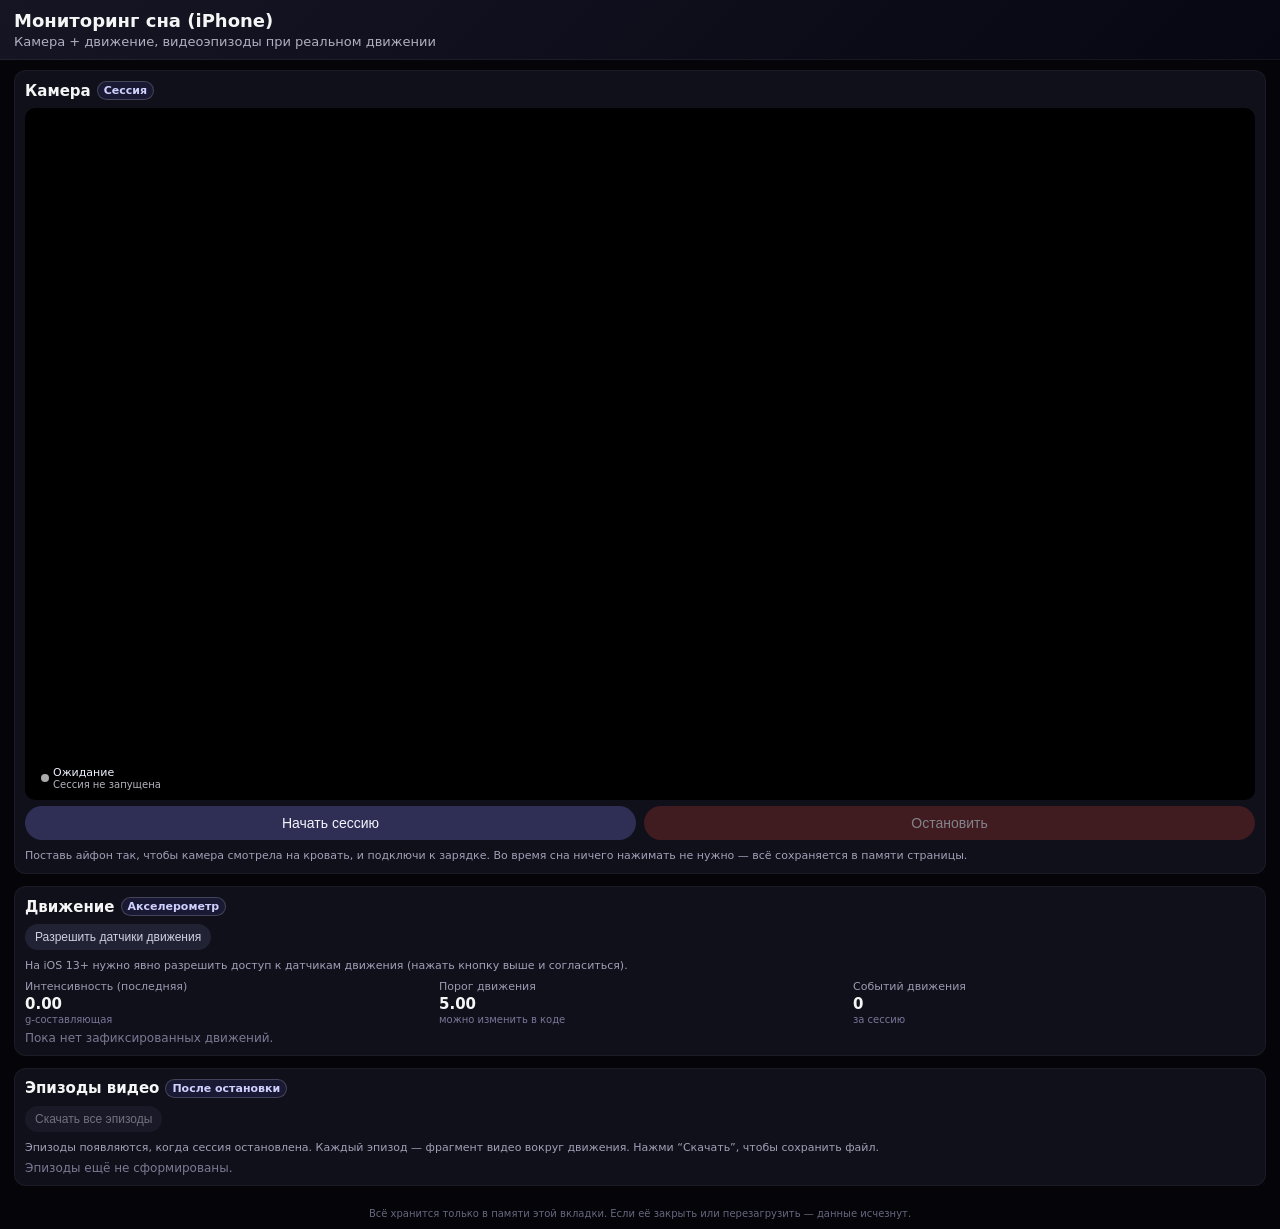
==== commit c61667a5: "Update index.html" ====
--- a/index.html
+++ b/index.html
@@ -249,7 +249,7 @@
 <body>
   <header>
     <h1>Мониторинг сна (iPhone)</h1>
-    <p>Камера + движение, видеоэпизоды при движении</p>
+    <p>Камера + движение, видеоэпизоды при реальном движении</p>
   </header>
 
   <main>
@@ -273,7 +273,7 @@
         </div>
         <div class="hint">
           Поставь айфон так, чтобы камера смотрела на кровать, и подключи к зарядке.  
-          Во время сна ничего нажимать не нужно — всё сохранится в памяти страницы.
+          Во время сна ничего нажимать не нужно — всё сохраняется в памяти страницы.
         </div>
         <div id="videoError" class="error" style="display:none;"></div>
       </div>
@@ -299,7 +299,7 @@
         </div>
         <div class="metric-item">
           <div class="metric-label">Порог движения</div>
-          <div class="metric-value" id="thresholdLabel">2.00</div>
+          <div class="metric-value" id="thresholdLabel">0.00</div>
           <div class="metric-sub">можно изменить в коде</div>
         </div>
         <div class="metric-item">
@@ -337,12 +337,16 @@
 
   <script>
     // ===== НАСТРОЙКИ =====
-    const MOVEMENT_THRESHOLD = 2.0;
+    const MOVEMENT_THRESHOLD = 5.0;      // более высокий порог
     const PROCESS_INTERVAL_MS = 200;
     const SEGMENT_DURATION_MS = 10_000;
     const PRE_ROLL_MS = 10_000;
     const POST_ROLL_MS = 10_000;
     const SILENCE_TO_END_MS = 20_000;
+
+    // анти‑шум: сколько подряд "хитов" выше порога нужно, чтобы считать это движением
+    const MIN_HITS_FOR_MOVEMENT = 3; // 3 * 200мс ≈ 0.6 сек
+    let overThresholdCount = 0;
 
     // ===== DOM =====
     const videoEl = document.getElementById('sleepVideo');
@@ -421,7 +425,7 @@
       videoStatusEl.textContent = 'Камера отключена';
     }
 
-    // ===== MEDIARECORDER (как в твоём тесте) =====
+    // ===== MEDIARECORDER =====
     function startRecorder() {
       if (!mediaStream) return;
       if (!('MediaRecorder' in window)) return;
@@ -430,8 +434,7 @@
       segmentIndex = 0;
 
       try {
-        // Важно: без mimeType, как показал твой тест
-        mediaRecorder = new MediaRecorder(mediaStream, {});
+        mediaRecorder = new MediaRecorder(mediaStream, {}); // как в тесте
 
         mediaRecorder.ondataavailable = e => {
           if (e.data && e.data.size > 0 && sessionStartTime != null) {
@@ -529,6 +532,7 @@
       episodeActive = false;
       episodeStartTime = null;
       lastMovementTime = null;
+      overThresholdCount = 0;
 
       movementCountEl.textContent = '0';
       clearEventsListUI();
@@ -581,19 +585,25 @@
       motionEvents.push({ time, intensity });
 
       if (intensity > MOVEMENT_THRESHOLD) {
-        if (!episodeActive) {
-          episodeActive = true;
-          episodeStartTime = time - PRE_ROLL_MS;
-          if (episodeStartTime < sessionStartTime) {
-            episodeStartTime = sessionStartTime;
+        overThresholdCount++;
+
+        if (overThresholdCount >= MIN_HITS_FOR_MOVEMENT) {
+          if (!episodeActive) {
+            episodeActive = true;
+            episodeStartTime = time - PRE_ROLL_MS;
+            if (episodeStartTime < sessionStartTime) {
+              episodeStartTime = sessionStartTime;
+            }
           }
+          lastMovementTime = time;
+
+          movementMoments.push(time);
+          movementCountEl.textContent = movementMoments.length.toString();
+          appendMovementEventToUI(time, intensity);
         }
-        lastMovementTime = time;
-
-        movementMoments.push(time);
-        movementCountEl.textContent = movementMoments.length.toString();
-        appendMovementEventToUI(time, intensity);
       } else {
+        overThresholdCount = 0;
+
         if (episodeActive && lastMovementTime && (time - lastMovementTime > SILENCE_TO_END_MS)) {
           const endTime = lastMovementTime + POST_ROLL_MS;
           createEpisodeFromSegments(episodeStartTime || sessionStartTime, endTime);
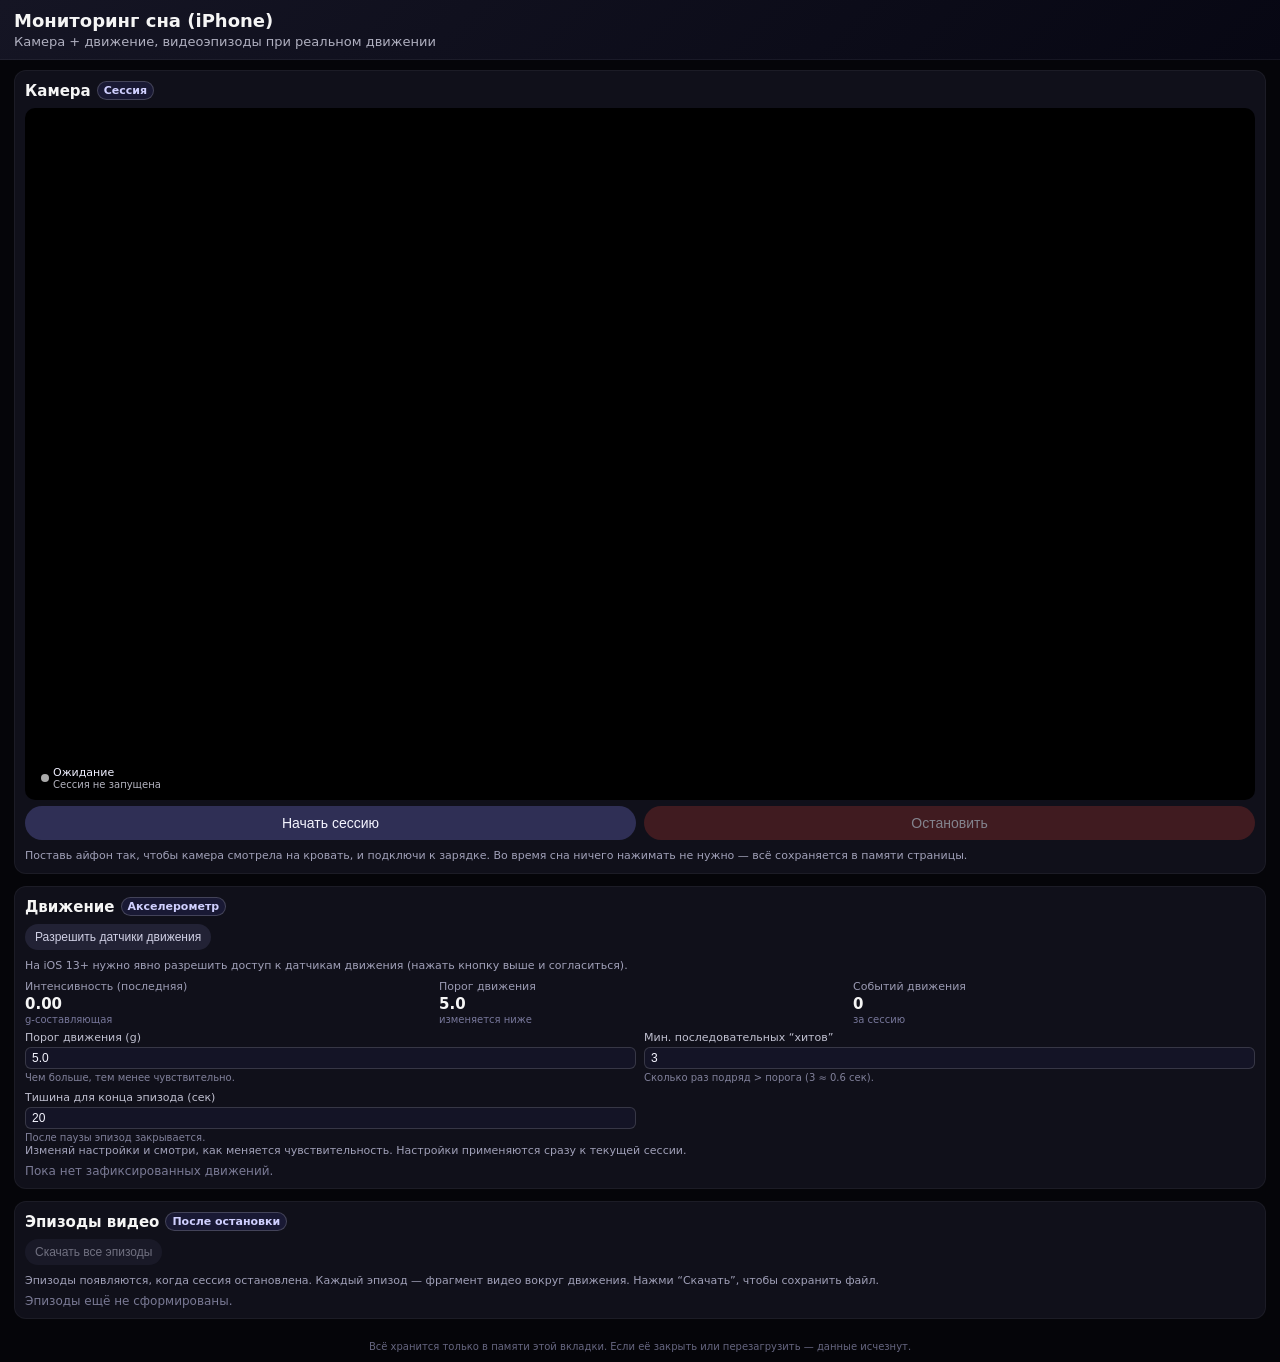
==== commit 3db9fb8a: "Update index.html" ====
--- a/index.html
+++ b/index.html
@@ -2,7 +2,7 @@
 <html lang="ru">
 <head>
   <meta charset="UTF-8" />
-  <title>Мониторинг сна: движение + эпизоды видео (iPhone)</title>
+  <title>Мониторинг сна: движение + эпизоды видео (настройки)</title>
   <meta name="viewport" content="width=device-width, initial-scale=1.0, viewport-fit=cover" />
   <style>
     :root { color-scheme: dark; }
@@ -244,6 +244,41 @@
       color: #666680;
       text-align: center;
     }
+
+    /* Панель настроек */
+    .settings-grid {
+      display: grid;
+      grid-template-columns: minmax(0, 1fr) minmax(0, 1fr);
+      gap: 8px;
+      margin-top: 6px;
+    }
+    .setting-item {
+      font-size: 11px;
+      display: flex;
+      flex-direction: column;
+      gap: 3px;
+    }
+    .setting-label {
+      color: #c0c0d0;
+    }
+    .setting-input-row {
+      display: flex;
+      align-items: center;
+      gap: 4px;
+    }
+    .setting-input-row input {
+      flex: 1;
+      padding: 3px 6px;
+      border-radius: 6px;
+      border: 1px solid rgba(255,255,255,0.15);
+      background: #141426;
+      color: #f5f5ff;
+      font-size: 12px;
+    }
+    .setting-suffix {
+      font-size: 10px;
+      color: #80809a;
+    }
   </style>
 </head>
 <body>
@@ -291,6 +326,8 @@
         </div>
         <div id="motionStatus" class="error" style="display:none;"></div>
       </div>
+
+      <!-- Метрики -->
       <div class="metrics">
         <div class="metric-item">
           <div class="metric-label">Интенсивность (последняя)</div>
@@ -300,7 +337,7 @@
         <div class="metric-item">
           <div class="metric-label">Порог движения</div>
           <div class="metric-value" id="thresholdLabel">0.00</div>
-          <div class="metric-sub">можно изменить в коде</div>
+          <div class="metric-sub">изменяется ниже</div>
         </div>
         <div class="metric-item">
           <div class="metric-label">Событий движения</div>
@@ -308,6 +345,39 @@
           <div class="metric-sub">за сессию</div>
         </div>
       </div>
+
+      <!-- Настройки чувствительности -->
+      <div class="settings-grid">
+        <div class="setting-item">
+          <div class="setting-label">Порог движения (g)</div>
+          <div class="setting-input-row">
+            <input type="number" step="0.1" id="inputThreshold" />
+          </div>
+          <div class="setting-suffix">Чем больше, тем менее чувствительно.</div>
+        </div>
+
+        <div class="setting-item">
+          <div class="setting-label">Мин. последовательных “хитов”</div>
+          <div class="setting-input-row">
+            <input type="number" step="1" id="inputMinHits" />
+          </div>
+          <div class="setting-suffix">Сколько раз подряд > порога (3 ≈ 0.6 сек).</div>
+        </div>
+
+        <div class="setting-item">
+          <div class="setting-label">Тишина для конца эпизода (сек)</div>
+          <div class="setting-input-row">
+            <input type="number" step="1" id="inputSilence" />
+          </div>
+          <div class="setting-suffix">После паузы эпизод закрывается.</div>
+        </div>
+      </div>
+
+      <div class="hint">
+        Изменяй настройки и смотри, как меняется чувствительность.  
+        Настройки применяются сразу к текущей сессии.
+      </div>
+
       <div class="events-list" id="eventsList">
         <div class="no-events">Пока нет зафиксированных движений.</div>
       </div>
@@ -336,16 +406,15 @@
   </footer>
 
   <script>
-    // ===== НАСТРОЙКИ =====
-    const MOVEMENT_THRESHOLD = 5.0;      // более высокий порог
-    const PROCESS_INTERVAL_MS = 200;
+    // ===== НАСТРОЙКИ ПО УМОЛЧАНИЮ =====
+    let MOVEMENT_THRESHOLD = 5.0;      // порог интенсивности
+    let PROCESS_INTERVAL_MS = 200;
     const SEGMENT_DURATION_MS = 10_000;
-    const PRE_ROLL_MS = 10_000;
-    const POST_ROLL_MS = 10_000;
-    const SILENCE_TO_END_MS = 20_000;
-
-    // анти‑шум: сколько подряд "хитов" выше порога нужно, чтобы считать это движением
-    const MIN_HITS_FOR_MOVEMENT = 3; // 3 * 200мс ≈ 0.6 сек
+    let PRE_ROLL_MS = 10_000;
+    let POST_ROLL_MS = 10_000;
+    let SILENCE_TO_END_MS = 20_000;
+
+    let MIN_HITS_FOR_MOVEMENT = 3;
     let overThresholdCount = 0;
 
     // ===== DOM =====
@@ -368,7 +437,18 @@
     const episodesListEl = document.getElementById('episodesList');
     const downloadAllBtn = document.getElementById('downloadAllBtn');
 
-    thresholdLabelEl.textContent = MOVEMENT_THRESHOLD.toFixed(2);
+    const inputThreshold = document.getElementById('inputThreshold');
+    const inputMinHits = document.getElementById('inputMinHits');
+    const inputSilence = document.getElementById('inputSilence');
+
+    // инициализация значений в UI
+    function updateSettingsUI() {
+      thresholdLabelEl.textContent = MOVEMENT_THRESHOLD.toFixed(1);
+      inputThreshold.value = MOVEMENT_THRESHOLD.toFixed(1);
+      inputMinHits.value = MIN_HITS_FOR_MOVEMENT.toString();
+      inputSilence.value = Math.round(SILENCE_TO_END_MS / 1000).toString();
+    }
+    updateSettingsUI();
 
     // ===== СОСТОЯНИЕ =====
     let mediaStream = null;
@@ -801,6 +881,29 @@
       return `${hh}-${mm}-${ss}`;
     }
 
+    // ===== ОБРАБОТЧИКИ НАСТРОЕК =====
+    inputThreshold.addEventListener('change', () => {
+      const v = parseFloat(inputThreshold.value.replace(',', '.'));
+      if (!isNaN(v) && v > 0) {
+        MOVEMENT_THRESHOLD = v;
+        thresholdLabelEl.textContent = MOVEMENT_THRESHOLD.toFixed(1);
+      }
+    });
+
+    inputMinHits.addEventListener('change', () => {
+      const v = parseInt(inputMinHits.value, 10);
+      if (!isNaN(v) && v >= 1) {
+        MIN_HITS_FOR_MOVEMENT = v;
+      }
+    });
+
+    inputSilence.addEventListener('change', () => {
+      const v = parseInt(inputSilence.value, 10);
+      if (!isNaN(v) && v >= 1) {
+        SILENCE_TO_END_MS = v * 1000;
+      }
+    });
+
     // ===== ОБРАБОТЧИКИ КНОПОК =====
     startSessionBtn.addEventListener('click', () => startSession());
     stopSessionBtn.addEventListener('click', () => stopSession());
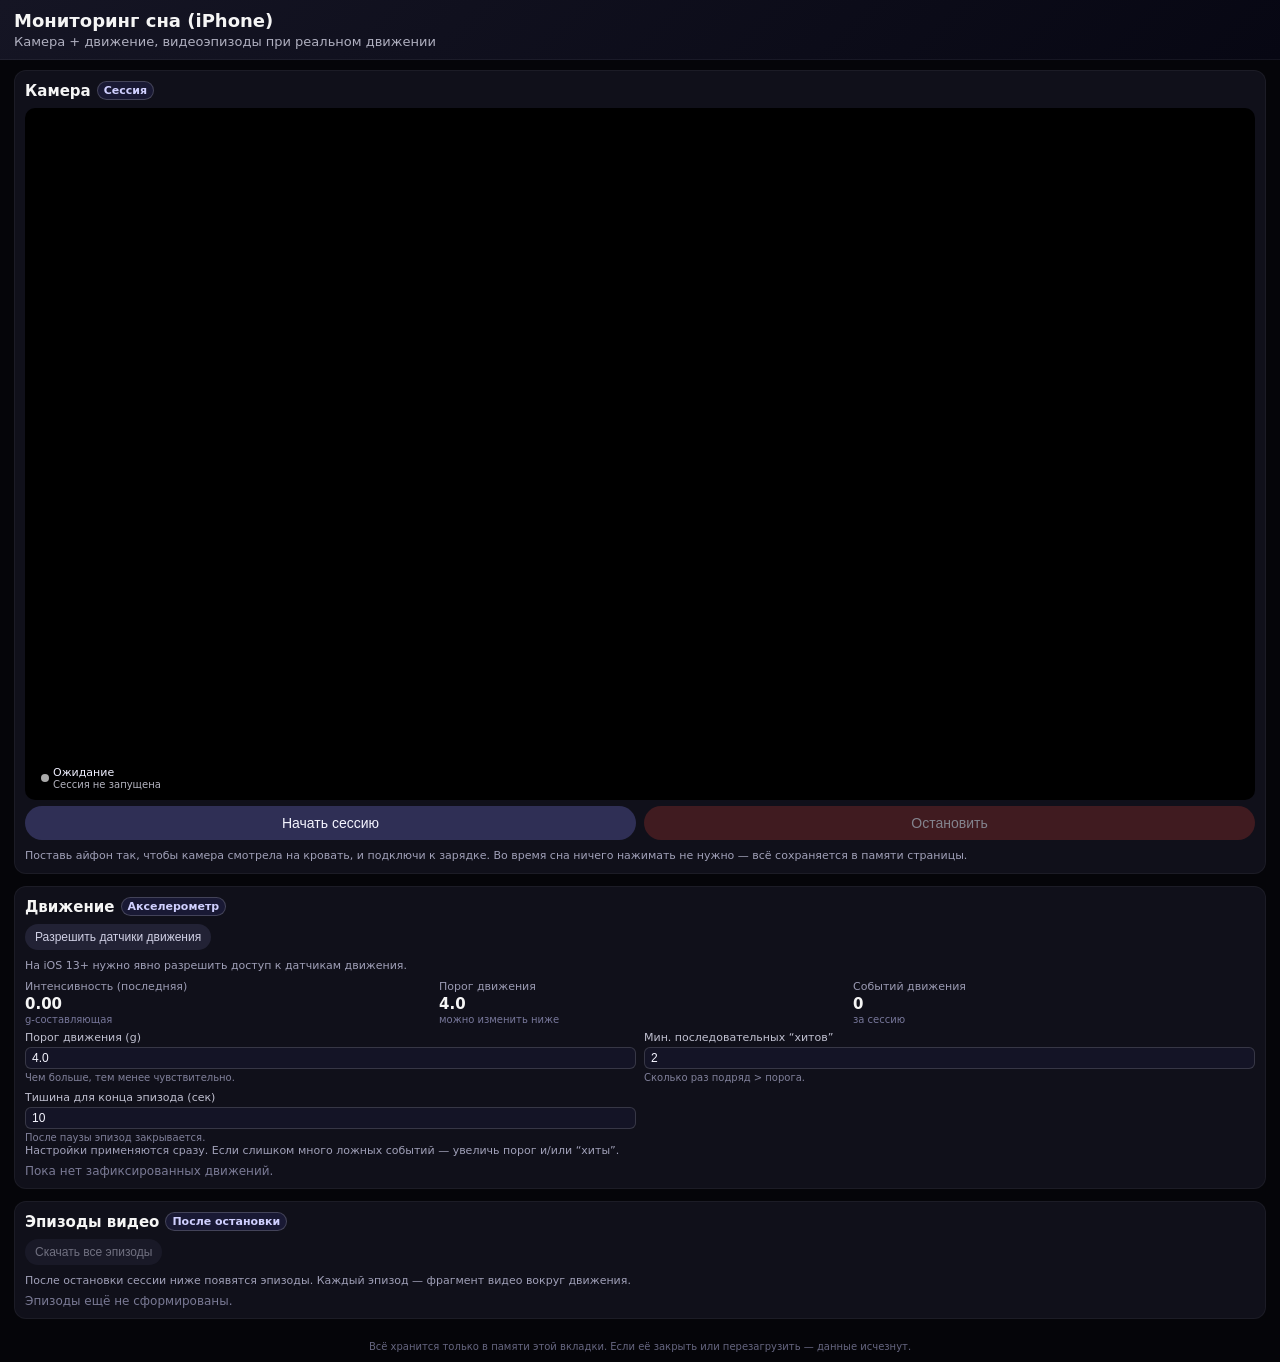
==== commit ab58c1c3: "Update index.html" ====
--- a/index.html
+++ b/index.html
@@ -24,16 +24,8 @@
       top: 0;
       z-index: 10;
     }
-    header h1 {
-      margin: 0;
-      font-size: 18px;
-      font-weight: 600;
-    }
-    header p {
-      margin: 3px 0 0;
-      font-size: 13px;
-      color: #b0b0c0;
-    }
+    header h1 { margin: 0; font-size: 18px; font-weight: 600; }
+    header p { margin: 3px 0 0; font-size: 13px; color: #b0b0c0; }
     main {
       padding: 10px 14px 16px;
       flex: 1;
@@ -90,30 +82,13 @@
       backdrop-filter: blur(8px);
       color: #f0f0ff;
     }
-    .dot {
-      width: 8px;
-      height: 8px;
-      border-radius: 50%;
-      background: #aaa;
-    }
-    .dot.active {
-      background: #ff4f4f;
-      box-shadow: 0 0 8px #ff4f4f;
-    }
+    .dot { width: 8px; height: 8px; border-radius: 50%; background: #aaa; }
+    .dot.active { background: #ff4f4f; box-shadow: 0 0 8px #ff4f4f; }
     .status-text { font-weight: 500; }
     .status-sub { font-size: 10px; opacity: 0.75; }
 
-    .controls {
-      display: flex;
-      flex-direction: column;
-      gap: 8px;
-      margin-top: 6px;
-    }
-    .btn-row {
-      display: flex;
-      gap: 8px;
-      flex-wrap: wrap;
-    }
+    .controls { display: flex; flex-direction: column; gap: 8px; margin-top: 6px; }
+    .btn-row { display: flex; gap: 8px; flex-wrap: wrap; }
     button {
       appearance: none;
       border: none;
@@ -130,51 +105,24 @@
       gap: 6px;
       flex: 1;
     }
-    button.secondary {
-      background: #222235;
-      color: #d0d0e5;
-    }
-    button.danger {
-      background: #702626;
-    }
-    button:disabled {
-      opacity: 0.5;
-      cursor: default;
-    }
-    button.small {
-      padding: 6px 10px;
-      font-size: 12px;
-      flex: 0 0 auto;
-    }
-    .hint {
-      font-size: 11px;
-      color: #a0a0b8;
-      line-height: 1.4;
-    }
+    button.secondary { background: #222235; color: #d0d0e5; }
+    button.danger { background: #702626; }
+    button:disabled { opacity: 0.5; cursor: default; }
+    button.small { padding: 6px 10px; font-size: 12px; flex: 0 0 auto; }
+
+    .hint { font-size: 11px; color: #a0a0b8; line-height: 1.4; }
+
     .metrics {
       display: flex;
       gap: 12px;
       flex-wrap: wrap;
       margin-top: 6px;
     }
-    .metric-item {
-      flex: 1;
-      min-width: 80px;
-    }
-    .metric-label {
-      font-size: 11px;
-      color: #9a9ab2;
-    }
-    .metric-value {
-      font-size: 15px;
-      font-weight: 600;
-      margin-top: 2px;
-    }
-    .metric-sub {
-      font-size: 10px;
-      color: #77779a;
-      margin-top: 1px;
-    }
+    .metric-item { flex: 1; min-width: 80px; }
+    .metric-label { font-size: 11px; color: #9a9ab2; }
+    .metric-value { font-size: 15px; font-weight: 600; margin-top: 2px; }
+    .metric-sub { font-size: 10px; color: #77779a; margin-top: 1px; }
+
     .error { color: #ff8888; font-size: 11px; margin-top: 4px; }
     .ok { color: #88ffb0; font-size: 11px; margin-top: 4px; }
 
@@ -196,19 +144,9 @@
       gap: 8px;
       background: rgba(30,30,70,0.35);
     }
-    .event-label {
-      font-size: 11px;
-      color: #a0a0cc;
-    }
-    .event-time {
-      font-size: 11px;
-      color: #e0e0ff;
-      font-variant-numeric: tabular-nums;
-    }
-    .no-events {
-      font-size: 12px;
-      color: #7a7a95;
-    }
+    .event-label { font-size: 11px; color: #a0a0cc; }
+    .event-time { font-size: 11px; color: #e0e0ff; font-variant-numeric: tabular-nums; }
+    .no-events { font-size: 12px; color: #7a7a95; }
 
     .episodes-list {
       max-height: 220px;
@@ -245,27 +183,16 @@
       text-align: center;
     }
 
-    /* Панель настроек */
+    /* Настройки */
     .settings-grid {
       display: grid;
       grid-template-columns: minmax(0, 1fr) minmax(0, 1fr);
       gap: 8px;
       margin-top: 6px;
     }
-    .setting-item {
-      font-size: 11px;
-      display: flex;
-      flex-direction: column;
-      gap: 3px;
-    }
-    .setting-label {
-      color: #c0c0d0;
-    }
-    .setting-input-row {
-      display: flex;
-      align-items: center;
-      gap: 4px;
-    }
+    .setting-item { font-size: 11px; display: flex; flex-direction: column; gap: 3px; }
+    .setting-label { color: #c0c0d0; }
+    .setting-input-row { display: flex; align-items: center; gap: 4px; }
     .setting-input-row input {
       flex: 1;
       padding: 3px 6px;
@@ -275,10 +202,7 @@
       color: #f5f5ff;
       font-size: 12px;
     }
-    .setting-suffix {
-      font-size: 10px;
-      color: #80809a;
-    }
+    .setting-suffix { font-size: 10px; color: #80809a; }
   </style>
 </head>
 <body>
@@ -322,12 +246,11 @@
           <button id="motionPermBtn" class="secondary small">Разрешить датчики движения</button>
         </div>
         <div class="hint">
-          На iOS 13+ нужно явно разрешить доступ к датчикам движения (нажать кнопку выше и согласиться).
+          На iOS 13+ нужно явно разрешить доступ к датчикам движения.
         </div>
         <div id="motionStatus" class="error" style="display:none;"></div>
       </div>
 
-      <!-- Метрики -->
       <div class="metrics">
         <div class="metric-item">
           <div class="metric-label">Интенсивность (последняя)</div>
@@ -337,7 +260,7 @@
         <div class="metric-item">
           <div class="metric-label">Порог движения</div>
           <div class="metric-value" id="thresholdLabel">0.00</div>
-          <div class="metric-sub">изменяется ниже</div>
+          <div class="metric-sub">можно изменить ниже</div>
         </div>
         <div class="metric-item">
           <div class="metric-label">Событий движения</div>
@@ -346,7 +269,7 @@
         </div>
       </div>
 
-      <!-- Настройки чувствительности -->
+      <!-- Настройки -->
       <div class="settings-grid">
         <div class="setting-item">
           <div class="setting-label">Порог движения (g)</div>
@@ -361,7 +284,7 @@
           <div class="setting-input-row">
             <input type="number" step="1" id="inputMinHits" />
           </div>
-          <div class="setting-suffix">Сколько раз подряд > порога (3 ≈ 0.6 сек).</div>
+          <div class="setting-suffix">Сколько раз подряд > порога.</div>
         </div>
 
         <div class="setting-item">
@@ -374,8 +297,7 @@
       </div>
 
       <div class="hint">
-        Изменяй настройки и смотри, как меняется чувствительность.  
-        Настройки применяются сразу к текущей сессии.
+        Настройки применяются сразу. Если слишком много ложных событий — увеличь порог и/или “хиты”.
       </div>
 
       <div class="events-list" id="eventsList">
@@ -391,8 +313,8 @@
           <button id="downloadAllBtn" class="secondary small" disabled>Скачать все эпизоды</button>
         </div>
         <div class="hint">
-          Эпизоды появляются, когда сессия остановлена.  
-          Каждый эпизод — фрагмент видео вокруг движения. Нажми “Скачать”, чтобы сохранить файл.
+          После остановки сессии ниже появятся эпизоды.  
+          Каждый эпизод — фрагмент видео вокруг движения.
         </div>
       </div>
       <div class="episodes-list" id="episodesList">
@@ -406,18 +328,18 @@
   </footer>
 
   <script>
-    // ===== НАСТРОЙКИ ПО УМОЛЧАНИЮ =====
-    let MOVEMENT_THRESHOLD = 5.0;      // порог интенсивности
+    // ==== НАСТРОЙКИ ПО УМОЛЧАНИЮ (ПО МЯГЧЕ, ЧТОБЫ ЭПИЗОДЫ ТОЧНО БЫЛИ) ====
+    let MOVEMENT_THRESHOLD = 4.0;         // порог интенсивности
     let PROCESS_INTERVAL_MS = 200;
     const SEGMENT_DURATION_MS = 10_000;
     let PRE_ROLL_MS = 10_000;
     let POST_ROLL_MS = 10_000;
-    let SILENCE_TO_END_MS = 20_000;
-
-    let MIN_HITS_FOR_MOVEMENT = 3;
+    let SILENCE_TO_END_MS = 10_000;       // 10 сек тишины
+
+    let MIN_HITS_FOR_MOVEMENT = 2;        // 2 * 200 мс ≈ 0.4 сек
     let overThresholdCount = 0;
 
-    // ===== DOM =====
+    // ==== DOM ====
     const videoEl = document.getElementById('sleepVideo');
     const recDotEl = document.getElementById('recDot');
     const videoStatusEl = document.getElementById('videoStatus');
@@ -441,7 +363,6 @@
     const inputMinHits = document.getElementById('inputMinHits');
     const inputSilence = document.getElementById('inputSilence');
 
-    // инициализация значений в UI
     function updateSettingsUI() {
       thresholdLabelEl.textContent = MOVEMENT_THRESHOLD.toFixed(1);
       inputThreshold.value = MOVEMENT_THRESHOLD.toFixed(1);
@@ -450,7 +371,7 @@
     }
     updateSettingsUI();
 
-    // ===== СОСТОЯНИЕ =====
+    // ==== СОСТОЯНИЕ ====
     let mediaStream = null;
     let mediaRecorder = null;
 
@@ -473,7 +394,7 @@
     let episodeStartTime = null;
     let lastMovementTime = null;
 
-    // ===== КАМЕРА =====
+    // ==== КАМЕРА ====
     async function startCamera() {
       try {
         videoErrorEl.style.display = 'none';
@@ -505,7 +426,7 @@
       videoStatusEl.textContent = 'Камера отключена';
     }
 
-    // ===== MEDIARECORDER =====
+    // ==== MEDIARECORDER ====
     function startRecorder() {
       if (!mediaStream) return;
       if (!('MediaRecorder' in window)) return;
@@ -514,9 +435,10 @@
       segmentIndex = 0;
 
       try {
-        mediaRecorder = new MediaRecorder(mediaStream, {}); // как в тесте
+        mediaRecorder = new MediaRecorder(mediaStream, {}); // без mimeType, как в тесте
 
         mediaRecorder.ondataavailable = e => {
+          console.log('[Recorder] dataavailable, size=', e.data && e.data.size);
           if (e.data && e.data.size > 0 && sessionStartTime != null) {
             const segStartTime = sessionStartTime + segmentIndex * SEGMENT_DURATION_MS;
             segments.push({
@@ -524,6 +446,7 @@
               startTime: segStartTime,
               blob: e.data
             });
+            console.log('[Recorder] сохранён сегмент', segmentIndex, 'start=', new Date(segStartTime).toISOString());
             segmentIndex++;
           }
         };
@@ -548,7 +471,7 @@
       mediaRecorder = null;
     }
 
-    // ===== ДАТЧИКИ ДВИЖЕНИЯ =====
+    // ==== ДАТЧИКИ ДВИЖЕНИЯ ====
     async function requestMotionPermission() {
       motionStatusEl.style.display = 'none';
       motionStatusEl.textContent = '';
@@ -600,7 +523,7 @@
       motionStatusEl.textContent = msg;
     }
 
-    // ===== СЕССИЯ =====
+    // ==== СЕССИЯ ====
     function startSession() {
       if (sessionActive) return;
       sessionActive = true;
@@ -629,11 +552,15 @@
       sessionStatusEl.textContent = 'Сессия идёт';
       startSessionBtn.disabled = true;
       stopSessionBtn.disabled = false;
+
+      console.log('[Session] start at', new Date(sessionStartTime).toISOString());
     }
 
     function stopSession() {
       if (!sessionActive) return;
       sessionActive = false;
+
+      console.log('[Session] stop; segments=', segments.length, 'movements=', movementMoments.length);
 
       stopCamera();
       stopRecorder();
@@ -644,6 +571,7 @@
 
       if (episodeActive && lastMovementTime) {
         const endTime = lastMovementTime + POST_ROLL_MS;
+        console.log('[Session] закрываем активный эпизод при остановке, start=', episodeStartTime, 'end=', endTime);
         createEpisodeFromSegments(episodeStartTime || sessionStartTime, endTime);
         episodeActive = false;
         episodeStartTime = null;
@@ -674,6 +602,7 @@
             if (episodeStartTime < sessionStartTime) {
               episodeStartTime = sessionStartTime;
             }
+            console.log('[Motion] старт эпизода', 'start=', new Date(episodeStartTime).toISOString());
           }
           lastMovementTime = time;
 
@@ -686,6 +615,7 @@
 
         if (episodeActive && lastMovementTime && (time - lastMovementTime > SILENCE_TO_END_MS)) {
           const endTime = lastMovementTime + POST_ROLL_MS;
+          console.log('[Motion] авто-завершение эпизода', 'start=', new Date(episodeStartTime).toISOString(), 'end=', new Date(endTime).toISOString());
           createEpisodeFromSegments(episodeStartTime || sessionStartTime, endTime);
           episodeActive = false;
           episodeStartTime = null;
@@ -694,9 +624,12 @@
       }
     }
 
-    // ===== ЭПИЗОДЫ И СЕГМЕНТЫ =====
+    // ==== ЭПИЗОДЫ И СЕГМЕНТЫ ====
     function createEpisodeFromSegments(startTime, endTime) {
-      if (!segments.length || sessionStartTime == null) return;
+      if (!segments.length || sessionStartTime == null) {
+        console.log('[Episode] нет сегментов, эпизод не создан');
+        return;
+      }
       if (endTime <= startTime) endTime = startTime + 5_000;
 
       const firstIndex = Math.max(
@@ -705,21 +638,27 @@
       );
       const lastIndex = Math.floor((endTime - sessionStartTime) / SEGMENT_DURATION_MS);
 
+      console.log('[Episode] создаём эпизод', 'start=', new Date(startTime).toISOString(), 'end=', new Date(endTime).toISOString(), 'segments=', firstIndex, '...', lastIndex);
+
       const blobsToMerge = [];
       for (let idx = firstIndex; idx <= lastIndex; idx++) {
         const seg = segments.find(s => s.index === idx);
         if (seg) blobsToMerge.push(seg.blob);
       }
-      if (!blobsToMerge.length) return;
+      if (!blobsToMerge.length) {
+        console.log('[Episode] не найдено сегментов для эпизода');
+        return;
+      }
 
       const episodeBlob = new Blob(blobsToMerge, { type: 'video/webm' });
       const lengthMs = endTime - startTime;
       const id = episodes.length + 1;
 
       episodes.push({ id, startTime, endTime, blob: episodeBlob, lengthMs });
-    }
-
-    // ===== UI ДВИЖЕНИЙ =====
+      console.log('[Episode] эпизод', id, 'создан, lengthMs=', lengthMs);
+    }
+
+    // ==== UI ДВИЖЕНИЙ ====
     function clearEventsListUI() {
       eventsListEl.innerHTML = '';
       const div = document.createElement('div');
@@ -759,7 +698,7 @@
       eventsListEl.scrollTop = eventsListEl.scrollHeight;
     }
 
-    // ===== UI ЭПИЗОДОВ =====
+    // ==== UI ЭПИЗОДОВ ====
     function clearEpisodesListUI() {
       episodesListEl.innerHTML = '';
       const div = document.createElement('div');
@@ -770,6 +709,8 @@
 
     function renderEpisodesList() {
       episodesListEl.innerHTML = '';
+      console.log('[UI] рендер эпизодов, всего=', episodes.length);
+
       if (!episodes.length) {
         const div = document.createElement('div');
         div.className = 'no-events';
@@ -849,7 +790,7 @@
       setTimeout(() => URL.revokeObjectURL(url), 5000);
     }
 
-    // ===== ВСПОМОГАТЕЛЬНЫЕ =====
+    // ==== ВСПОМОГАТЕЛЬНЫЕ ====
     function formatTime(ts) {
       const d = new Date(ts);
       const hh = String(d.getHours()).padStart(2, '0');
@@ -881,7 +822,7 @@
       return `${hh}-${mm}-${ss}`;
     }
 
-    // ===== ОБРАБОТЧИКИ НАСТРОЕК =====
+    // ==== ОБРАБОТЧИКИ НАСТРОЕК ====
     inputThreshold.addEventListener('change', () => {
       const v = parseFloat(inputThreshold.value.replace(',', '.'));
       if (!isNaN(v) && v > 0) {
@@ -904,7 +845,7 @@
       }
     });
 
-    // ===== ОБРАБОТЧИКИ КНОПОК =====
+    // ==== ОБРАБОТЧИКИ КНОПОК ====
     startSessionBtn.addEventListener('click', () => startSession());
     stopSessionBtn.addEventListener('click', () => stopSession());
     motionPermBtn.addEventListener('click', () => requestMotionPermission());
